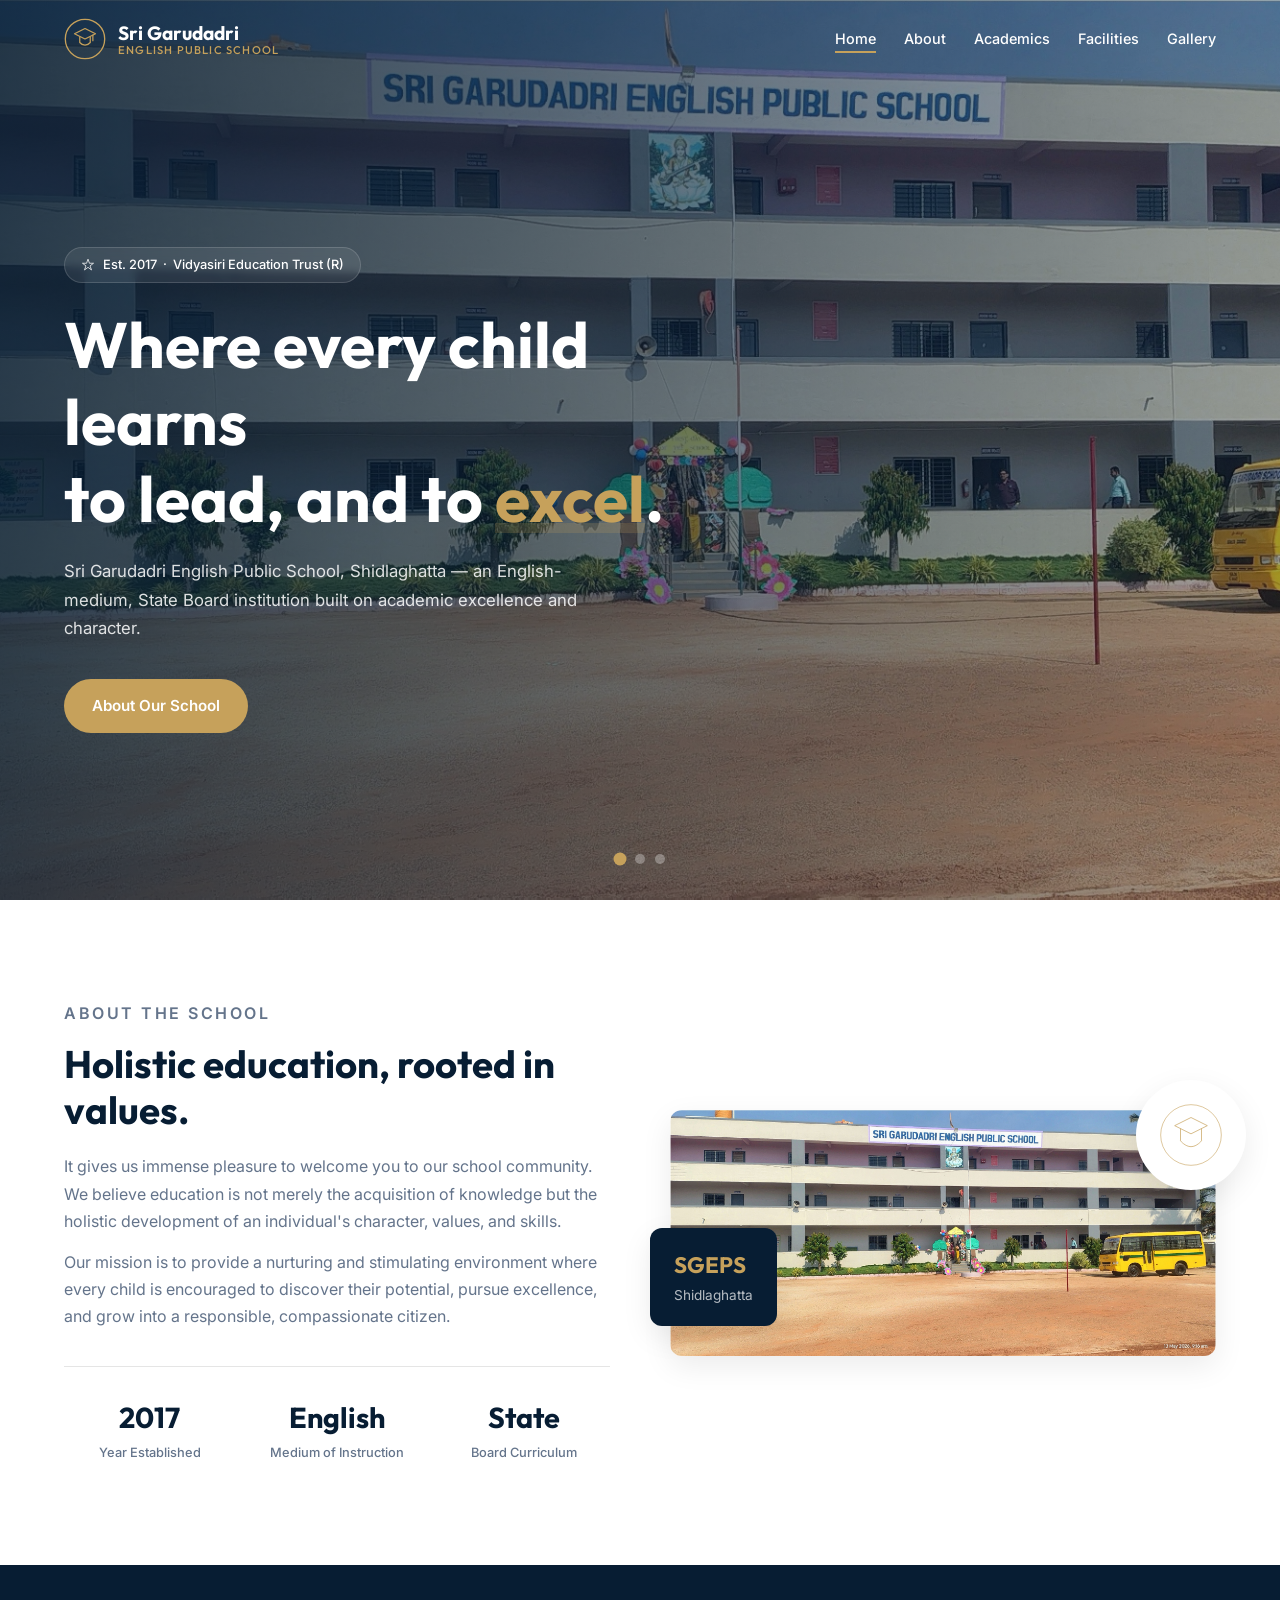
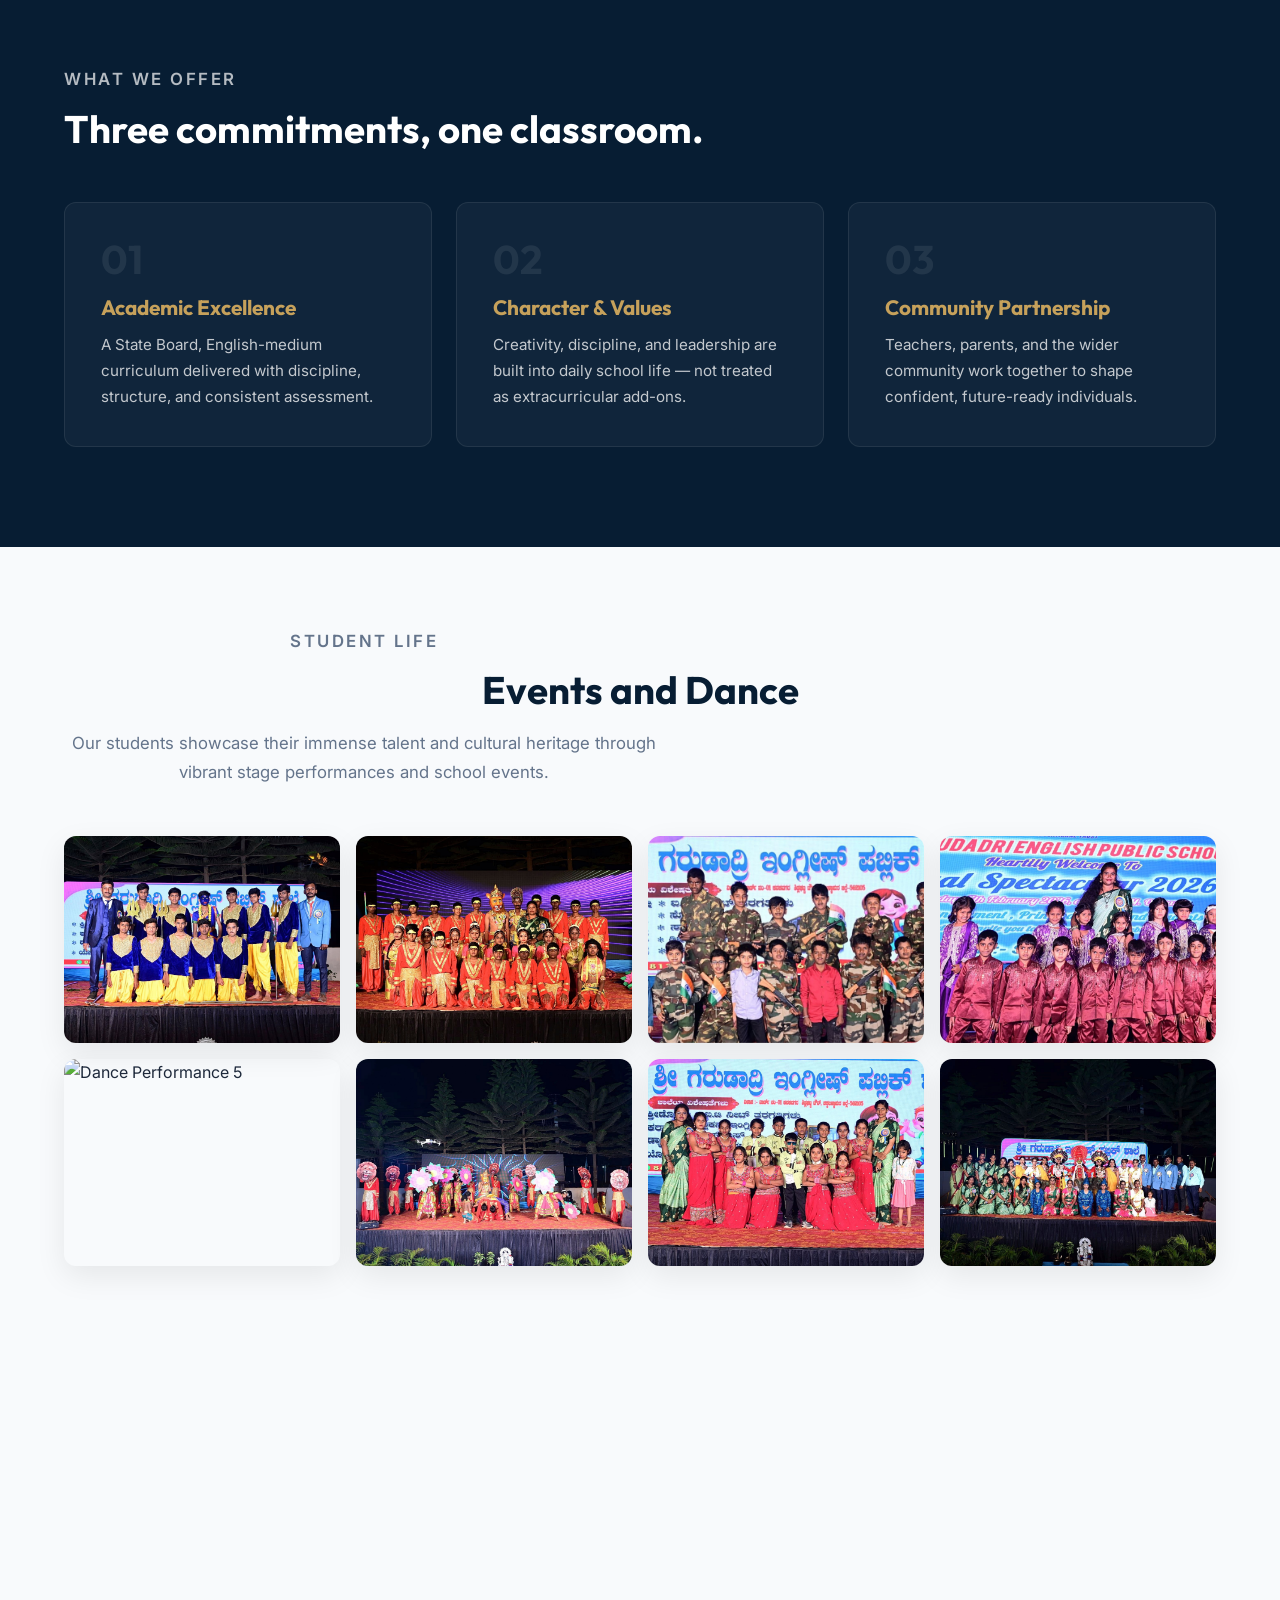
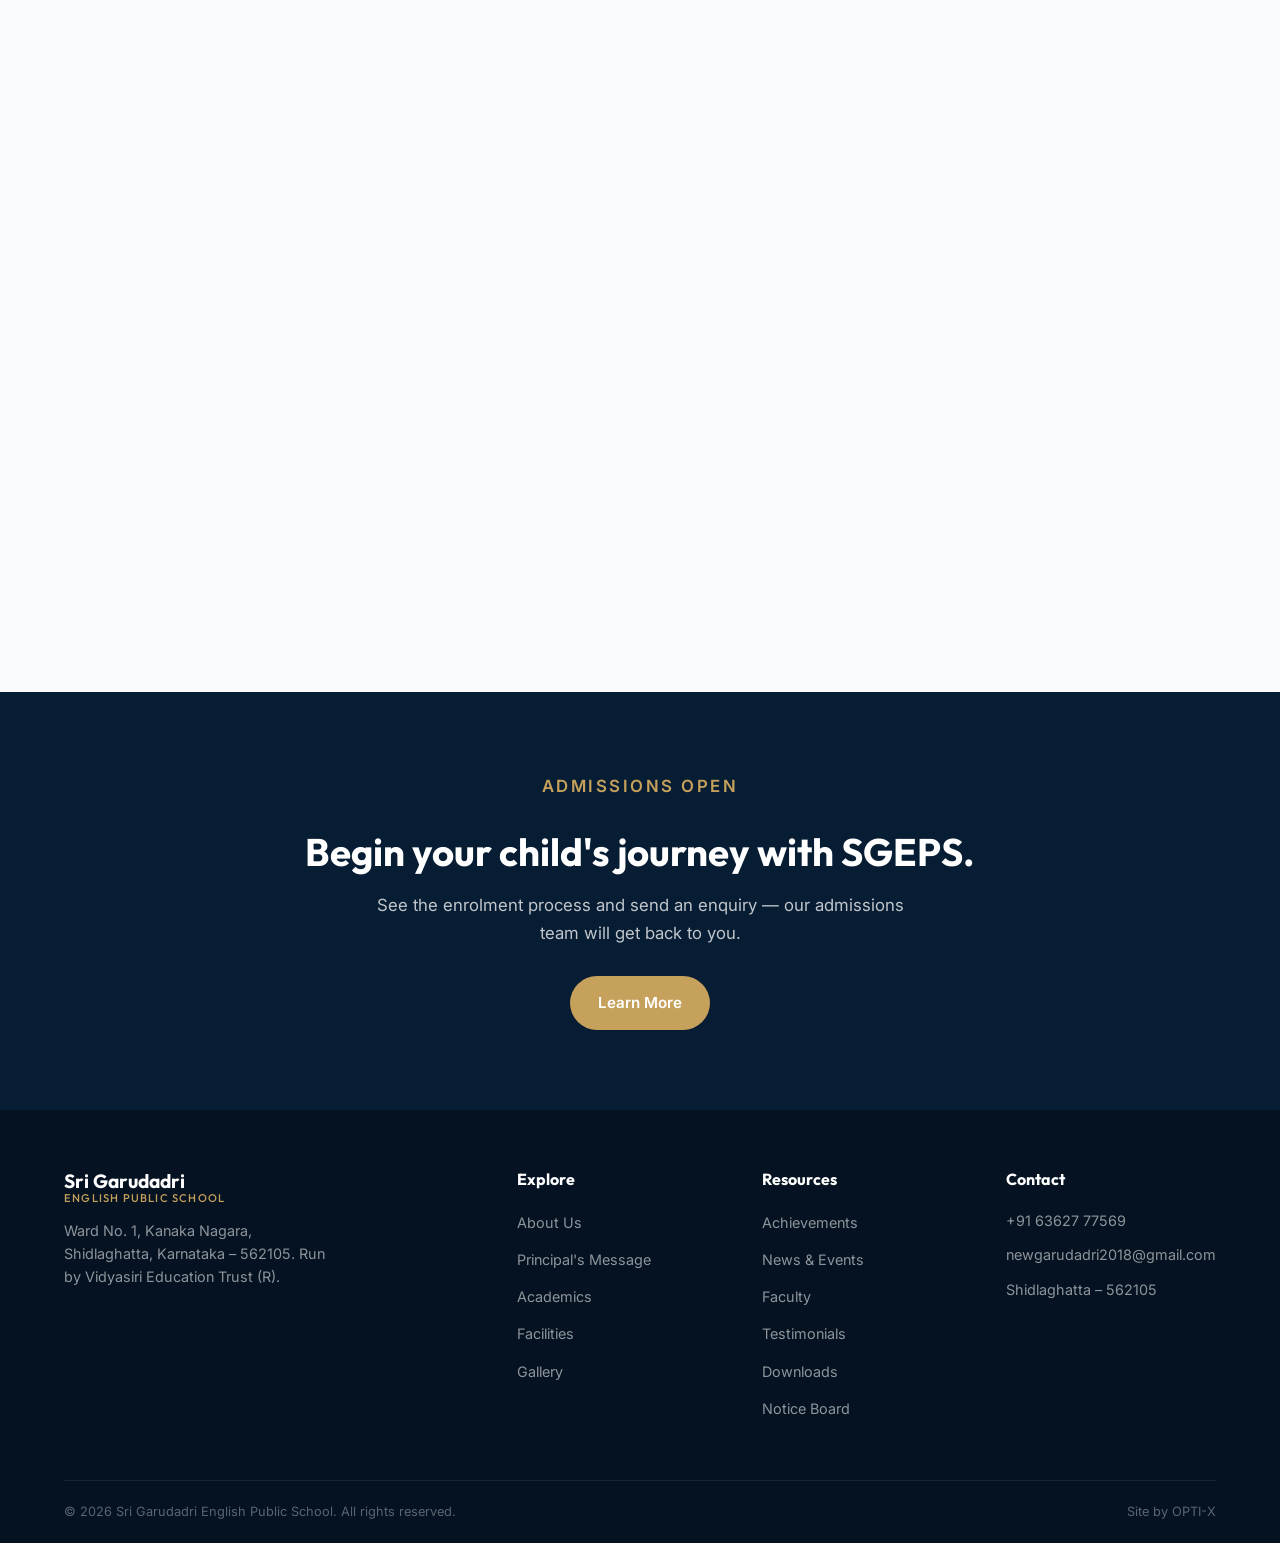
==== index.html @ 726db0ac "first commit" ====
<!DOCTYPE html>
<html lang="en">
<head>
<meta charset="UTF-8">
<meta name="viewport" content="width=device-width, initial-scale=1.0">
<meta name="description" content="Sri Garudadri English Public School, Shidlaghatta — an English-medium, State Board school under Vidyasiri Education Trust.">
<title>Sri Garudadri English Public School — Shidlaghatta</title>
<link rel="stylesheet" href="styles.css">
<script src="components/header.js"></script>
<script src="components/footer.js"></script>
</head>
<body>

<sgeps-header></sgeps-header>

<!-- ============ HERO SLIDER ============ -->
<header class="hero" id="hero">
  <div class="hero-slide active">
    <img src="SG - photos/School from front side.jpg" alt="Sri Garudadri English Public School building">
  </div>
  <div class="hero-slide">
    <img src="SG - photos/PlayGround.jpg" alt="School playground and sports ground">
  </div>
  <div class="hero-slide">
    <img src="SG - photos/Gate.jpg" alt="School gate entrance">
  </div>

  <div class="hero-content">
    <div class="hero-badge">
      <svg width="14" height="14" viewBox="0 0 24 24" fill="none"><path d="M12 2L14.5 9H21.5L15.5 13.5L18 20.5L12 16L6 20.5L8.5 13.5L2.5 9H9.5L12 2Z" stroke="currentColor" stroke-width="1.3"/></svg>
      Est. 2017 &nbsp;·&nbsp; Vidyasiri Education Trust (R)
    </div>
    <h1>Where every child learns<br>to lead, and to <em>excel</em>.</h1>
    <p>Sri Garudadri English Public School, Shidlaghatta — an English-medium, State Board institution built on academic excellence and character.</p>
    <div class="hero-actions">
      <a href="about.html" class="btn btn-primary">About Our School</a>
    </div>
  </div>
  <div class="hero-dots" id="heroDots"></div>
</header>

<!-- ============ ABOUT PREVIEW ============ -->
<section class="about-preview">
  <div class="container about-grid">
    <div class="about-copy reveal">
      <p class="eyebrow">About the school</p>
      <h2>Holistic education, rooted in values.</h2>
      <p>It gives us immense pleasure to welcome you to our school community. We believe education is not merely the acquisition of knowledge but the holistic development of an individual's character, values, and skills.</p>
      <p>Our mission is to provide a nurturing and stimulating environment where every child is encouraged to discover their potential, pursue excellence, and grow into a responsible, compassionate citizen.</p>
      <div class="about-stats">
        <div><strong>2017</strong><span>Year Established</span></div>
        <div><strong>English</strong><span>Medium of Instruction</span></div>
        <div><strong>State</strong><span>Board Curriculum</span></div>
      </div>
    </div>
    <div class="about-visual reveal">
      <img src="SG - photos/School from front side.jpg" alt="School from front side at Sri Garudadri">
      <div class="crest">
        <svg viewBox="0 0 120 120" fill="none">
          <circle cx="60" cy="60" r="52" stroke="currentColor" stroke-width="1"/>
          <path d="M60 30L88 44L60 58L32 44L60 30Z" stroke="currentColor" stroke-width="1.2"/>
          <path d="M42 49V70C42 70 50 80 60 80C70 80 78 70 78 70V49" stroke="currentColor" stroke-width="1.2"/>
        </svg>
      </div>
      <div class="ribbon"><span>SGEPS</span><span>Shidlaghatta</span></div>
    </div>
  </div>
</section>

<!-- ============ WHAT WE OFFER ============ -->
<section class="programs">
  <div class="container">
    <div class="section-head reveal">
      <p class="eyebrow">What we offer</p>
      <h2>Three commitments, one classroom.</h2>
    </div>
    <div class="program-grid reveal">
      <div class="program-card">
        <span class="num">01</span>
        <h3>Academic Excellence</h3>
        <p>A State Board, English-medium curriculum delivered with discipline, structure, and consistent assessment.</p>
      </div>
      <div class="program-card">
        <span class="num">02</span>
        <h3>Character & Values</h3>
        <p>Creativity, discipline, and leadership are built into daily school life — not treated as extracurricular add-ons.</p>
      </div>
      <div class="program-card">
        <span class="num">03</span>
        <h3>Community Partnership</h3>
        <p>Teachers, parents, and the wider community work together to shape confident, future-ready individuals.</p>
      </div>
    </div>
  </div>
</section>

<!-- ============ EVENTS & DANCE ============ -->
<section class="events-dance">
  <div class="container">
    <div class="section-head reveal">
      <p class="eyebrow">Student Life</p>
      <h2>Events and Dance</h2>
      <p>Our students showcase their immense talent and cultural heritage through vibrant stage performances and school events.</p>
    </div>
    <div class="events-grid reveal">
      <img src="SG - photos/Event Dance group 1.jpg" alt="Dance Performance 1" loading="lazy">
      <img src="SG - photos/Event Dance group 2.jpg" alt="Dance Performance 2" loading="lazy">
      <img src="SG - photos/Event Dance group 3.jpg" alt="Dance Performance 3" loading="lazy">
      <img src="SG - photos/Event Dance group 4.jpg" alt="Dance Performance 4" loading="lazy">
      <img src="SG - photos/%20Event Dance group 5.jpg" alt="Dance Performance 5" loading="lazy">
      <img src="SG - photos/Event Dance group 6.jpg" alt="Dance Performance 6" loading="lazy">
      <img src="SG - photos/Event Dance group 7.jpg" alt="Dance Performance 7" loading="lazy">
      <img src="SG - photos/Event Dance group 8.jpg" alt="Dance Performance 8" loading="lazy">
    </div>
  </div>
</section>

<!-- ============ IN THE NEWS ============ -->
<section class="press">
  <div class="container">
    <div class="section-head reveal">
      <p class="eyebrow">In the news</p>
      <h2>Coverage from local press.</h2>
      <p>Highlights of our school's events and achievements featured in local newspapers.</p>
    </div>
    <div class="press-grid reveal">
      <div class="press-card">
        <img src="SG - photos/News Paper -1.jpeg" alt="Newspaper coverage 1">
      </div>
      <div class="press-card">
        <img src="SG - photos/News Paper -2.jpeg" alt="Newspaper coverage 2">
      </div>
      <div class="press-card">
        <img src="SG - photos/News Paper -3.jpeg" alt="Newspaper coverage 3">
      </div>
      <div class="press-card">
        <img src="SG - photos/News Paper -4.jpeg" alt="Newspaper coverage 4">
      </div>
      <div class="press-card">
        <img src="SG - photos/News Paper -5.jpeg" alt="Newspaper coverage 5">
      </div>
      <div class="press-card">
        <img src="SG - photos/News Paper -6.jpeg" alt="Newspaper coverage 6">
      </div>
    </div>
  </div>
</section>

<!-- ============ CTA ============ -->
<section class="cta-band" id="admissions">
  <div class="container">
    <p class="eyebrow" style="justify-content:center;color:var(--gold);">Admissions open</p>
    <h2>Begin your child's journey with SGEPS.</h2>
    <p>See the enrolment process and send an enquiry — our admissions team will get back to you.</p>
    <a href="about.html" class="btn btn-primary">Learn More</a>
  </div>
</section>

<sgeps-footer></sgeps-footer>

<script src="script.js"></script>
</body>
</html>
---- styles.css ----
@import url('https://fonts.googleapis.com/css2?family=Outfit:wght@300;400;500;600;700&family=Inter:wght@400;500;600&display=swap');

:root {
  /* Color Palette */
  --primary: #071D33;
  --secondary: #0B2E4F;
  --gold: #C6A15B;
  --gold-hover: #D4B270;
  --bg-light: #F8FAFC;
  --text-dark: #1E293B;
  --text-light: #64748B;
  --white: #FFFFFF;
  --border: rgba(0, 0, 0, 0.1);

  /* Typography */
  --font-heading: 'Outfit', sans-serif;
  --font-body: 'Inter', sans-serif;

  /* Layout */
  --container: 1200px;
  --radius: 12px;
  --shadow: 0 10px 30px rgba(0, 0, 0, 0.08);
  --shadow-hover: 0 20px 40px rgba(0, 0, 0, 0.12);
  --transition: all 0.3s cubic-bezier(0.25, 0.8, 0.25, 1);
}

/* ============ BASE RESET ============ */
*,
*::before,
*::after {
  margin: 0;
  padding: 0;
  box-sizing: border-box;
}

html {
  scroll-behavior: smooth;
  -webkit-text-size-adjust: 100%;
}

body {
  font-family: var(--font-body);
  color: var(--text-dark);
  line-height: 1.7;
  background: var(--bg-light);
  overflow-x: hidden;
  -webkit-font-smoothing: antialiased;
  -moz-osx-font-smoothing: grayscale;
}

h1, h2, h3, h4, h5, h6 {
  font-family: var(--font-heading);
  font-weight: 700;
  line-height: 1.2;
  color: var(--primary);
}

a {
  text-decoration: none;
  color: inherit;
  transition: var(--transition);
}

ul { list-style: none; }

img {
  max-width: 100%;
  height: auto;
  display: block;
}

section {
  padding: 80px 0;
}

.container {
  width: 100%;
  max-width: var(--container);
  margin: 0 auto;
  padding: 0 24px;
}

/* ============ UTILITY CLASSES ============ */
.eyebrow {
  text-transform: uppercase;
  font-size: 0.8rem;
  letter-spacing: 2.5px;
  color: var(--gold);
  font-weight: 600;
  margin-bottom: 12px;
  display: flex;
  align-items: center;
  gap: 8px;
}

.section-head {
  margin-bottom: 50px;
}

.section-head h2 {
  font-size: clamp(2rem, 3vw, 2.5rem);
  color: var(--primary);
  margin-bottom: 16px;
}

.section-head p {
  color: var(--text-light);
  font-size: 1.05rem;
  max-width: 600px;
}

.btn {
  display: inline-flex;
  align-items: center;
  justify-content: center;
  gap: 8px;
  padding: 14px 28px;
  border-radius: 50px;
  font-weight: 600;
  font-size: 0.95rem;
  font-family: var(--font-body);
  border: none;
  transition: var(--transition);
  cursor: pointer;
}

.btn svg {
  width: 18px;
  height: 18px;
  transition: transform 0.3s ease;
}

.btn-primary {
  background: var(--gold);
  color: var(--white);
}

.btn-primary:hover {
  background: var(--gold-hover);
  transform: translateY(-2px);
  box-shadow: 0 10px 25px rgba(198, 161, 91, 0.35);
}

.btn-primary:hover svg {
  transform: translateX(4px);
}

/* ============ NAVIGATION (GLASSMORPHISM) ============ */
.nav {
  position: fixed;
  top: 0;
  left: 0;
  width: 100%;
  z-index: 1000;
  padding: 18px 0;
  transition: var(--transition);
  border-bottom: 1px solid transparent;
}

.nav.scrolled {
  padding: 10px 0;
  background: rgba(255, 255, 255, 0.92);
  backdrop-filter: blur(16px);
  -webkit-backdrop-filter: blur(16px);
  border-bottom: 1px solid rgba(0, 0, 0, 0.06);
  box-shadow: 0 4px 30px rgba(0, 0, 0, 0.04);
}

.nav-inner {
  display: flex;
  justify-content: space-between;
  align-items: center;
  max-width: var(--container);
  margin: 0 auto;
  padding: 0 24px;
}

.brand {
  display: flex;
  align-items: center;
  gap: 12px;
}

.brand svg {
  width: 42px;
  height: 42px;
  flex-shrink: 0;
  transition: transform 0.4s ease;
}

.brand:hover svg {
  transform: rotate(15deg);
}

.brand-text {
  font-family: var(--font-heading);
  font-weight: 700;
  font-size: 1.2rem;
  color: var(--primary);
  line-height: 1.15;
  display: flex;
  flex-direction: column;
}

.brand-text span {
  font-size: 0.7rem;
  font-weight: 500;
  color: var(--gold);
  text-transform: uppercase;
  letter-spacing: 1.2px;
}

/* Nav link default: dark text (for inner pages that start scrolled) */
.nav-links {
  display: flex;
  gap: 28px;
  align-items: center;
}

.nav-links li { list-style: none; }

.nav-links a {
  font-size: 0.9rem;
  font-weight: 500;
  color: var(--primary);
  position: relative;
  padding: 4px 0;
}

.nav-links a::after {
  content: '';
  position: absolute;
  bottom: -2px;
  left: 0;
  width: 0;
  height: 2px;
  background: var(--gold);
  transition: width 0.3s ease;
}

.nav-links a:hover::after,
.nav-links a.active::after {
  width: 100%;
}

/* When nav is transparent (homepage hero only) */
.nav:not(.scrolled) .nav-links a { color: var(--white); }
.nav:not(.scrolled) .brand-text { color: var(--white); }

.nav.scrolled .brand-text,
.nav.scrolled .nav-links a {
  color: var(--primary);
}

/* Hamburger toggle */
.nav-toggle {
  display: none;
  background: none;
  border: none;
  cursor: pointer;
  width: 28px;
  height: 22px;
  position: relative;
  z-index: 1001;
}

.nav-toggle span {
  position: absolute;
  left: 0;
  width: 100%;
  height: 2px;
  background: var(--primary);
  border-radius: 2px;
  transition: var(--transition);
}

.nav:not(.scrolled) .nav-toggle span { background: var(--white); }
.nav.scrolled .nav-toggle span { background: var(--primary); }

.nav-toggle span:nth-child(1) { top: 0; }
.nav-toggle span:nth-child(2) { top: 10px; }
.nav-toggle span:nth-child(3) { bottom: 0; }

.nav-toggle.active span:nth-child(1) {
  transform: rotate(45deg);
  top: 10px;
  background: var(--white);
}
.nav-toggle.active span:nth-child(2) { opacity: 0; }
.nav-toggle.active span:nth-child(3) {
  transform: rotate(-45deg);
  bottom: 10px;
  background: var(--white);
}

/* ============ HERO SECTION (INDEX ONLY) ============ */
.hero {
  position: relative;
  height: 100vh;
  min-height: 600px;
  max-height: 900px;
  display: flex;
  align-items: center;
  padding-top: 80px;
  overflow: hidden;
  background: var(--primary);
}

.hero-slide {
  position: absolute;
  top: 0; left: 0;
  width: 100%; height: 100%;
  opacity: 0;
  transition: opacity 1.5s ease;
  z-index: 1;
}

.hero-slide.active { opacity: 1; }

.hero-slide img {
  width: 100%;
  height: 100%;
  object-fit: cover;
  transform: scale(1.05);
  transition: transform 8s ease-out;
}

.hero-slide.active img { transform: scale(1); }

.hero::after {
  content: '';
  position: absolute;
  top: 0; left: 0;
  width: 100%; height: 100%;
  background: linear-gradient(100deg, rgba(7,29,51,0.88) 0%, rgba(7,29,51,0.35) 100%);
  z-index: 2;
}

.hero-content {
  position: relative;
  z-index: 3;
  width: 100%;
  max-width: var(--container);
  margin: 0 auto;
  padding: 0 24px;
  color: var(--white);
}

.hero-badge {
  display: inline-flex;
  align-items: center;
  gap: 8px;
  background: rgba(255,255,255,0.08);
  border: 1px solid rgba(255,255,255,0.15);
  padding: 6px 16px;
  border-radius: 50px;
  font-size: 0.8rem;
  font-weight: 500;
  margin-bottom: 24px;
  backdrop-filter: blur(4px);
  transform: translateY(20px);
  opacity: 0;
  animation: fadeUp 0.8s ease forwards 0.3s;
}

.hero h1 {
  font-size: clamp(2.2rem, 5vw, 4rem);
  color: var(--white);
  margin-bottom: 20px;
  max-width: 700px;
  transform: translateY(20px);
  opacity: 0;
  animation: fadeUp 0.8s ease forwards 0.5s;
}

.hero h1 em {
  font-style: normal;
  color: var(--gold);
  position: relative;
  display: inline-block;
}

.hero h1 em::after {
  content: '';
  position: absolute;
  bottom: 4px; left: 0;
  width: 100%;
  height: 10px;
  background: rgba(198,161,91,0.2);
  z-index: -1;
}

.hero p {
  font-size: 1.05rem;
  color: rgba(255,255,255,0.85);
  max-width: 560px;
  margin-bottom: 36px;
  transform: translateY(20px);
  opacity: 0;
  animation: fadeUp 0.8s ease forwards 0.7s;
}

.hero-actions {
  transform: translateY(20px);
  opacity: 0;
  animation: fadeUp 0.8s ease forwards 0.9s;
}

.hero-dots {
  position: absolute;
  bottom: 36px;
  left: 50%;
  transform: translateX(-50%);
  z-index: 3;
  display: flex;
  gap: 10px;
}

.dot {
  width: 10px; height: 10px;
  border-radius: 50%;
  background: rgba(255,255,255,0.3);
  cursor: pointer;
  transition: var(--transition);
}

.dot.active {
  background: var(--gold);
  transform: scale(1.3);
}

@keyframes fadeUp {
  to { transform: translateY(0); opacity: 1; }
}

/* ============ PAGE HEADERS (INNER PAGES) ============ */
.page-hero {
  background: var(--primary);
  color: var(--white);
  padding: 140px 0 70px;
  text-align: center;
  position: relative;
  overflow: hidden;
}

.page-hero::before {
  content: '';
  position: absolute;
  top: 0; left: 0;
  width: 100%; height: 100%;
  background: radial-gradient(circle at 20% 50%, rgba(198,161,91,0.08) 0%, transparent 60%);
}

.page-hero .container {
  position: relative;
  z-index: 2;
}

.page-hero h1 {
  font-size: clamp(2rem, 4vw, 3rem);
  color: var(--white);
  margin-bottom: 16px;
}

.page-hero p {
  font-size: 1.05rem;
  color: rgba(255,255,255,0.75);
  max-width: 580px;
  margin: 0 auto;
}

/* ============ HERO IMAGE BANNER (INNER PAGES) ============ */
.about-hero-image {
  padding: 40px 0 0;
  background: var(--bg-light);
}

.about-hero-image img {
  width: 100%;
  max-height: 480px;
  object-fit: cover;
  border-radius: var(--radius);
  box-shadow: var(--shadow);
}

/* ============ ABOUT PREVIEW (INDEX) ============ */
.about-preview {
  padding: 100px 0;
  background: var(--white);
}

.about-grid {
  display: grid;
  grid-template-columns: 1fr 1fr;
  gap: 60px;
  align-items: center;
}

.about-copy h2 {
  font-size: clamp(2rem, 3vw, 2.5rem);
  color: var(--primary);
  margin-bottom: 20px;
}

.about-copy p {
  color: var(--text-light);
  margin-bottom: 14px;
  font-size: 1rem;
}

.about-stats {
  display: grid;
  grid-template-columns: repeat(3, 1fr);
  gap: 16px;
  margin-top: 36px;
  padding-top: 36px;
  border-top: 1px solid var(--border);
}

.about-stats div {
  text-align: center;
}

.about-stats strong {
  display: block;
  font-size: 1.8rem;
  color: var(--primary);
  font-family: var(--font-heading);
  line-height: 1;
  margin-bottom: 6px;
}

.about-stats span {
  font-size: 0.8rem;
  color: var(--text-light);
  font-weight: 500;
}

.about-visual {
  position: relative;
}

.about-visual img {
  border-radius: var(--radius);
  box-shadow: var(--shadow);
  width: 100%;
}

.crest {
  position: absolute;
  top: -30px; right: -30px;
  width: 110px; height: 110px;
  background: var(--white);
  border-radius: 50%;
  display: flex;
  align-items: center;
  justify-content: center;
  box-shadow: var(--shadow);
  color: var(--gold);
}

.crest svg { width: 70px; height: 70px; }

.ribbon {
  position: absolute;
  bottom: 30px; left: -20px;
  background: var(--primary);
  color: var(--white);
  padding: 18px 24px;
  border-radius: var(--radius);
  box-shadow: var(--shadow);
}

.ribbon span { display: block; }

.ribbon span:first-child {
  font-family: var(--font-heading);
  font-weight: 700;
  font-size: 1.4rem;
  color: var(--gold);
}

.ribbon span:last-child {
  font-size: 0.85rem;
  color: rgba(255,255,255,0.7);
}

/* ============ PROGRAMS / WHAT WE OFFER ============ */
.programs {
  padding: 100px 0;
  background: var(--primary);
  color: var(--white);
}

.programs .section-head h2 { color: var(--white); }
.programs .section-head p { color: rgba(255,255,255,0.7); }
.programs .eyebrow { color: var(--gold); }

.program-grid {
  display: grid;
  grid-template-columns: repeat(auto-fit, minmax(280px, 1fr));
  gap: 24px;
  margin-top: 40px;
}

.program-card {
  background: rgba(255,255,255,0.04);
  border: 1px solid rgba(255,255,255,0.08);
  padding: 36px;
  border-radius: var(--radius);
  transition: var(--transition);
}

.program-card:hover {
  background: rgba(255,255,255,0.1);
  transform: translateY(-4px);
  box-shadow: 0 10px 30px rgba(0,0,0,0.15);
}

.program-card .num {
  font-family: var(--font-heading);
  font-size: 2.5rem;
  font-weight: 700;
  color: rgba(255,255,255,0.08);
  line-height: 1;
  display: block;
  margin-bottom: 16px;
}

.program-card h3 {
  font-size: 1.3rem;
  margin-bottom: 12px;
  color: var(--gold);
}

.program-card p {
  color: rgba(255,255,255,0.75);
  font-size: 0.95rem;
}

/* ============ EVENTS & DANCE SECTION ============ */
.events-dance {
  background: var(--bg-light);
  padding: 80px 0;
}

.events-dance .section-head {
  text-align: center;
}

.events-dance .section-head .eyebrow {
  justify-content: center;
}

.events-grid {
  display: grid;
  grid-template-columns: repeat(auto-fit, minmax(250px, 1fr));
  gap: 16px;
}

.events-grid img {
  width: 100%;
  aspect-ratio: 4/3;
  object-fit: cover;
  border-radius: var(--radius);
  box-shadow: var(--shadow);
  transition: var(--transition);
}

.events-grid img:hover {
  transform: translateY(-4px);
  box-shadow: var(--shadow-hover);
}

/* ============ FACILITIES ============ */
.fac-grid {
  display: grid;
  grid-template-columns: repeat(auto-fit, minmax(280px, 1fr));
  gap: 20px;
}

.fac-card {
  background: var(--bg-light);
  border-radius: var(--radius);
  padding: 28px;
  transition: var(--transition);
  border: 1px solid transparent;
}

.fac-card:hover {
  background: var(--primary);
  color: var(--white);
  transform: translateY(-4px);
  box-shadow: var(--shadow-hover);
  border-color: transparent;
}

.fac-card svg {
  width: 36px; height: 36px;
  color: var(--gold);
  margin-bottom: 16px;
}

.fac-card h4 {
  font-size: 1.15rem;
  margin-bottom: 8px;
}

.fac-card p {
  color: var(--text-light);
  font-size: 0.9rem;
  line-height: 1.5;
}

.fac-card:hover p { color: rgba(255,255,255,0.75); }

.fac-card img {
  width: calc(100% + 56px);
  aspect-ratio: 16/9;
  object-fit: cover;
  margin: -28px -28px 16px -28px;
  display: block;
  border-radius: var(--radius) var(--radius) 0 0;
}

/* ============ PRESS / NEWS SECTION ============ */
.press {
  padding: 80px 0;
  background: var(--bg-light);
}

.press-grid {
  display: grid;
  grid-template-columns: repeat(auto-fit, minmax(280px, 1fr));
  gap: 16px;
}

.press-card {
  border-radius: var(--radius);
  overflow: hidden;
  box-shadow: var(--shadow);
  transition: var(--transition);
  cursor: zoom-in;
  background: var(--white);
}

.press-card:hover {
  transform: translateY(-4px);
  box-shadow: var(--shadow-hover);
}

.press-card img {
  width: 100%;
  aspect-ratio: 4/3;
  object-fit: contain;
  background: var(--white);
  padding: 8px;
}

/* ============ GALLERY ============ */
.gallery-filters {
  display: flex;
  flex-wrap: wrap;
  gap: 10px;
  margin: 0 0 40px;
  justify-content: center;
}

.filter-btn {
  background: transparent;
  border: 1px solid var(--border);
  color: var(--text-dark);
  padding: 8px 20px;
  border-radius: 50px;
  font-family: var(--font-body);
  font-size: 0.85rem;
  font-weight: 500;
  cursor: pointer;
  transition: var(--transition);
}

.filter-btn:hover {
  border-color: var(--gold);
  color: var(--gold);
}

.filter-btn.active {
  background: var(--gold) !important;
  border-color: var(--gold) !important;
  color: var(--white) !important;
}

.gallery-grid {
  display: grid;
  grid-template-columns: repeat(auto-fill, minmax(280px, 1fr));
  gap: 16px;
}

.gallery-tile {
  position: relative;
  border-radius: var(--radius);
  overflow: hidden;
  box-shadow: var(--shadow);
  cursor: zoom-in;
  transition: var(--transition);
  aspect-ratio: 1;
}

.gallery-tile.tall { aspect-ratio: 3/4; }
.gallery-tile.wide { aspect-ratio: 16/9; grid-column: span 2; }

.gallery-tile img {
  width: 100%;
  height: 100%;
  object-fit: cover;
  transition: transform 0.5s ease;
}

.gallery-tile:hover img { transform: scale(1.06); }

.gallery-tile span {
  position: absolute;
  bottom: 0; left: 0; right: 0;
  padding: 40px 16px 14px;
  background: linear-gradient(to top, rgba(7,29,51,0.85), transparent);
  color: var(--white);
  font-size: 0.85rem;
  font-weight: 500;
  transform: translateY(100%);
  transition: transform 0.3s ease;
}

.gallery-tile:hover span {
  transform: translateY(0);
}

/* ============ LIGHTBOX ============ */
.lightbox {
  position: fixed;
  top: 0; left: 0;
  width: 100%; height: 100%;
  background: rgba(7,29,51,0.95);
  backdrop-filter: blur(8px);
  z-index: 2000;
  display: flex;
  align-items: center;
  justify-content: center;
  opacity: 0;
  pointer-events: none;
  transition: opacity 0.3s ease;
}

.lightbox.active {
  opacity: 1;
  pointer-events: all;
}

.lightbox-content {
  position: relative;
  display: flex;
  align-items: center;
  justify-content: center;
}

.lightbox-content img {
  max-width: 90vw;
  max-height: 88vh;
  object-fit: contain;
  border-radius: 8px;
  box-shadow: 0 20px 60px rgba(0,0,0,0.5);
  transform: scale(0.95);
  transition: transform 0.3s ease;
}

.lightbox.active .lightbox-content img {
  transform: scale(1);
}

.lightbox-close {
  position: absolute;
  top: 20px; right: 20px;
  background: rgba(255,255,255,0.12);
  border: none;
  color: var(--white);
  width: 44px; height: 44px;
  border-radius: 50%;
  cursor: pointer;
  font-size: 1.5rem;
  display: flex;
  align-items: center;
  justify-content: center;
  transition: background 0.2s;
  z-index: 2001;
}

.lightbox-close:hover {
  background: rgba(255,255,255,0.25);
}

/* ============ CTA BAND ============ */
.cta-band {
  background: var(--primary);
  color: var(--white);
  padding: 80px 0;
  text-align: center;
}

.cta-band h2 {
  font-size: clamp(2rem, 3vw, 2.5rem);
  color: var(--white);
  margin-bottom: 16px;
}

.cta-band p {
  color: rgba(255,255,255,0.75);
  font-size: 1.05rem;
  max-width: 560px;
  margin: 0 auto 28px;
}

/* ============ ABOUT PAGE — MISSION GRID ============ */
.mission-grid {
  display: grid;
  grid-template-columns: 1fr 1fr;
  gap: 60px;
  align-items: start;
  padding: 60px 0;
}

.mission-copy h2 {
  font-size: clamp(1.8rem, 3vw, 2.4rem);
  color: var(--primary);
}

.mission-copy p {
  color: var(--text-light);
  font-size: 1rem;
  margin-bottom: 16px;
}

.link-out {
  display: inline-flex;
  align-items: center;
  gap: 8px;
  color: var(--gold);
  font-weight: 600;
  font-size: 0.9rem;
  margin-top: 12px;
  transition: var(--transition);
}

.link-out svg {
  width: 18px; height: 18px;
  transition: transform 0.3s ease;
}

.link-out:hover {
  color: var(--gold-hover);
}

.link-out:hover svg {
  transform: translateX(4px);
}

/* About page — Pillar list */
.pillar-list {
  display: flex;
  flex-direction: column;
  gap: 20px;
}

.pillar {
  display: flex;
  gap: 16px;
  align-items: flex-start;
  padding: 20px;
  border-radius: var(--radius);
  background: var(--bg-light);
  transition: var(--transition);
}

.pillar:hover {
  box-shadow: var(--shadow);
  transform: translateY(-2px);
}

.pillar svg {
  width: 32px; height: 32px;
  flex-shrink: 0;
  color: var(--gold);
  margin-top: 2px;
}

.pillar h4 {
  font-size: 1.05rem;
  margin-bottom: 4px;
}

.pillar p {
  color: var(--text-light);
  font-size: 0.9rem;
  line-height: 1.5;
}

/* ============ ACADEMICS — STAGE CARDS ============ */
.stage-row {
  display: grid;
  grid-template-columns: repeat(auto-fit, minmax(220px, 1fr));
  gap: 20px;
  margin-top: 30px;
}

.stage-card {
  background: var(--bg-light);
  padding: 24px;
  border-radius: var(--radius);
  border-left: 4px solid var(--gold);
  transition: var(--transition);
}

.stage-card:hover {
  box-shadow: var(--shadow);
  transform: translateY(-2px);
}

.checklist-label {
  text-transform: uppercase;
  font-size: 0.7rem;
  letter-spacing: 1.5px;
  color: var(--gold);
  font-weight: 600;
  display: block;
  margin-bottom: 8px;
}

.stage-card h4 {
  font-size: 1.1rem;
  margin-bottom: 6px;
}

.stage-card p {
  color: var(--text-light);
  font-size: 0.9rem;
}

/* ============ PRINCIPAL MESSAGE — LETTER ============ */
.letter {
  max-width: 680px;
}

.letter p {
  color: var(--text-light);
  font-size: 1rem;
  margin-bottom: 18px;
  line-height: 1.8;
}

.sign-off {
  margin-top: 24px;
  padding-top: 20px;
  border-top: 1px solid var(--border);
}

.sign-off strong {
  display: block;
  font-size: 1.15rem;
  color: var(--primary);
  font-family: var(--font-heading);
}

.sign-off span {
  display: block;
  color: var(--gold);
  font-size: 0.85rem;
  font-weight: 500;
  margin-top: 4px;
}

/* ============ ABOUT — LEADER SECTION ============ */
.leader-band {
  padding: 80px 0;
  background: var(--white);
}

.leader-grid {
  display: grid;
  grid-template-columns: 1fr 1.5fr;
  gap: 50px;
  align-items: center;
}

.leader-photo img {
  border-radius: var(--radius);
  box-shadow: var(--shadow);
  width: 100%;
  max-width: 360px;
}

.leader-copy h2 {
  font-size: clamp(1.8rem, 3vw, 2.4rem);
  color: var(--primary);
  margin-bottom: 4px;
}

.leader-copy .role {
  color: var(--gold);
  font-weight: 600;
  font-size: 0.9rem;
  display: block;
  margin-bottom: 20px;
}

.leader-copy blockquote {
  font-size: 1.1rem;
  font-style: italic;
  color: var(--text-light);
  border-left: 3px solid var(--gold);
  padding-left: 20px;
  margin-bottom: 20px;
  line-height: 1.7;
}

/* ============ ABOUT — TRUST STRIP ============ */
.trust-strip {
  background: var(--primary);
  color: var(--white);
  padding: 40px 0;
}

.trust-inner {
  display: flex;
  align-items: center;
  gap: 20px;
  flex-wrap: wrap;
}

.trust-inner .eyebrow {
  margin-bottom: 0;
}

.trust-name {
  font-family: var(--font-heading);
  font-weight: 700;
  font-size: 1.2rem;
  color: var(--gold);
}

/* ============ FOOTER ============ */
footer {
  background: #041221;
  color: var(--white);
  padding: 60px 0 20px;
}

.foot-grid {
  display: grid;
  grid-template-columns: 2fr 1fr 1fr 1fr;
  gap: 36px;
  margin-bottom: 48px;
}

.foot-brand .brand-text {
  color: var(--white);
}

.foot-brand p {
  color: rgba(255,255,255,0.55);
  margin-top: 14px;
  font-size: 0.9rem;
  max-width: 280px;
  line-height: 1.6;
}

footer h5 {
  font-size: 1rem;
  color: var(--white);
  margin-bottom: 20px;
}

footer ul li {
  margin-bottom: 10px;
}

footer ul a {
  color: rgba(255,255,255,0.55);
  font-size: 0.9rem;
  transition: color 0.2s;
}

footer ul a:hover { color: var(--gold); }

footer ul li:not(:has(a)) {
  color: rgba(255,255,255,0.55);
  font-size: 0.9rem;
}

.foot-bottom {
  border-top: 1px solid rgba(255,255,255,0.08);
  padding-top: 20px;
  display: flex;
  justify-content: space-between;
  color: rgba(255,255,255,0.35);
  font-size: 0.8rem;
}

/* ============ SCROLL REVEAL ============ */
.reveal {
  opacity: 0;
  transform: translateY(24px);
  transition: all 0.7s cubic-bezier(0.25, 0.8, 0.25, 1);
}

.reveal.active {
  opacity: 1;
  transform: translateY(0);
}

/* ============ RESPONSIVE ============ */
@media (max-width: 992px) {
  .about-grid,
  .leader-grid,
  .mission-grid {
    grid-template-columns: 1fr;
    gap: 40px;
  }

  .crest, .ribbon { display: none; }
  .foot-grid { grid-template-columns: 1fr 1fr; }
  .leader-photo img { max-width: 100%; }
}

@media (max-width: 768px) {
  section { padding: 60px 0; }

  .nav-links {
    position: fixed;
    top: 0; right: -100%;
    width: 80%;
    max-width: 320px;
    height: 100vh;
    background: var(--primary);
    flex-direction: column;
    justify-content: center;
    gap: 24px;
    transition: right 0.35s ease;
    box-shadow: -10px 0 40px rgba(0,0,0,0.15);
    padding: 0 40px;
  }

  .nav-links.active { right: 0; }
  .nav-links a { font-size: 1.15rem; color: var(--white) !important; }

  .nav-toggle { display: block; }

  .hero { min-height: 500px; max-height: 700px; }
  .hero h1 { font-size: 2rem; }
  .hero p { font-size: 0.95rem; }

  .page-hero { padding: 120px 0 60px; }
  .page-hero h1 { font-size: 1.8rem; }

  .about-stats { grid-template-columns: 1fr; gap: 12px; text-align: left; }
  .about-stats div { text-align: left; }
  .about-stats strong { font-size: 1.5rem; }

  .gallery-tile.wide { grid-column: span 1; aspect-ratio: 4/3; }

  .press-grid { grid-template-columns: 1fr 1fr; }

  .foot-grid { grid-template-columns: 1fr; gap: 24px; }
  .foot-bottom { flex-direction: column; gap: 8px; text-align: center; }

  .trust-inner { flex-direction: column; text-align: center; }
  .trust-inner .eyebrow { justify-content: center; }
}

@media (max-width: 480px) {
  .container { padding: 0 16px; }
  .press-grid { grid-template-columns: 1fr; }
  .gallery-grid { grid-template-columns: 1fr 1fr; }
  .fac-grid { grid-template-columns: 1fr; }
  .stage-row { grid-template-columns: 1fr; }
}
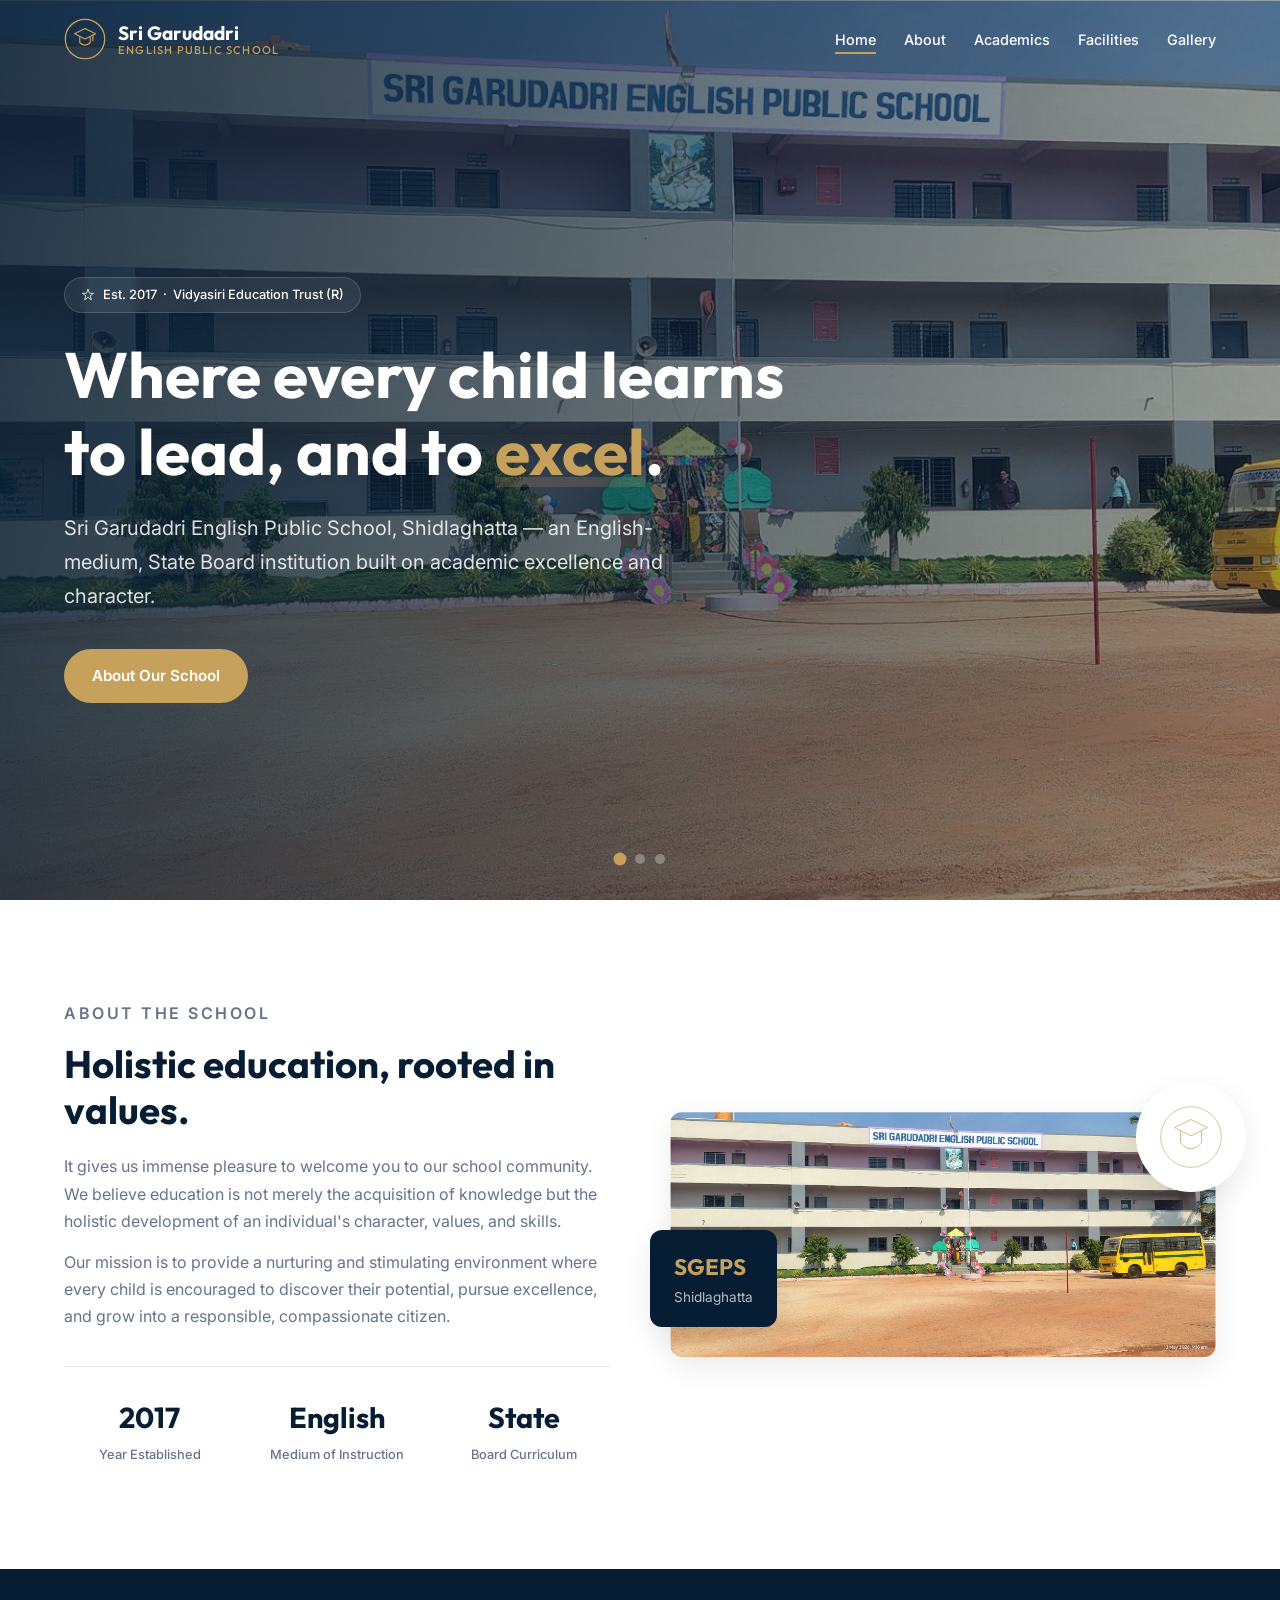
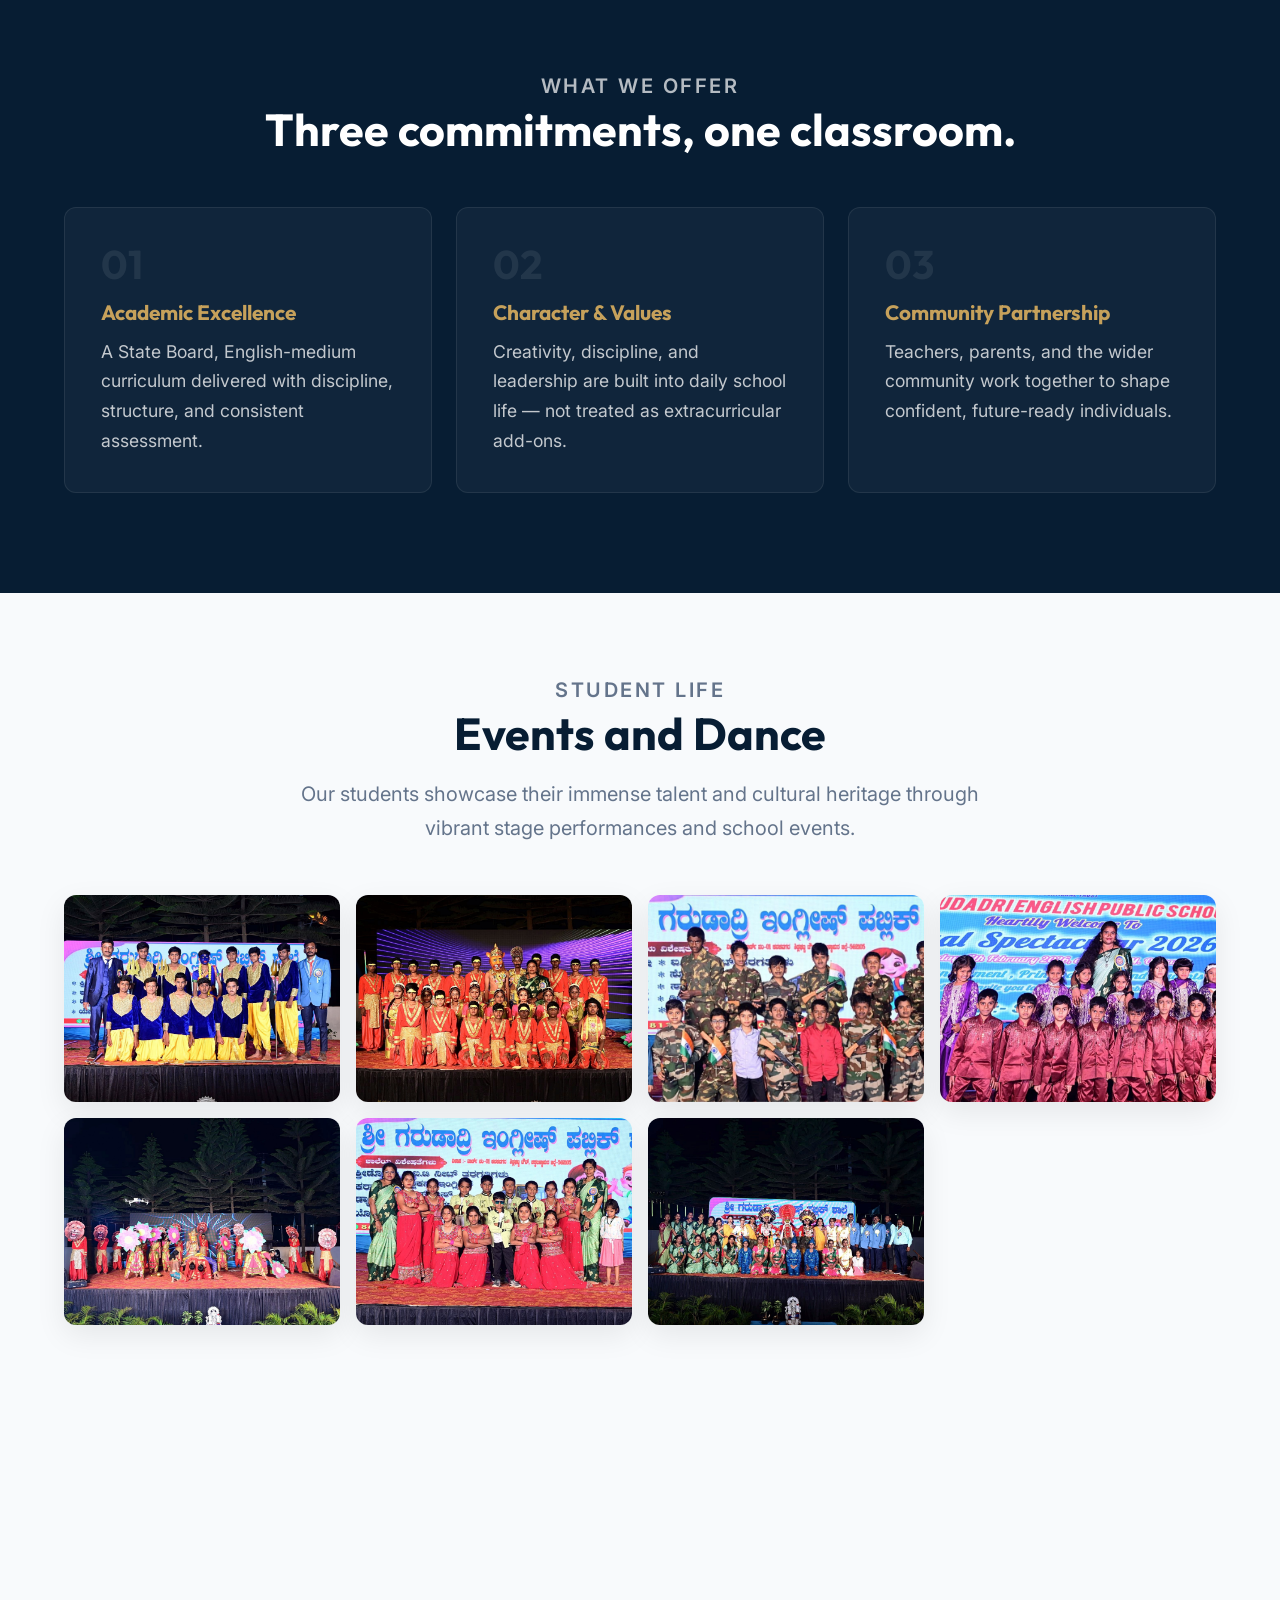
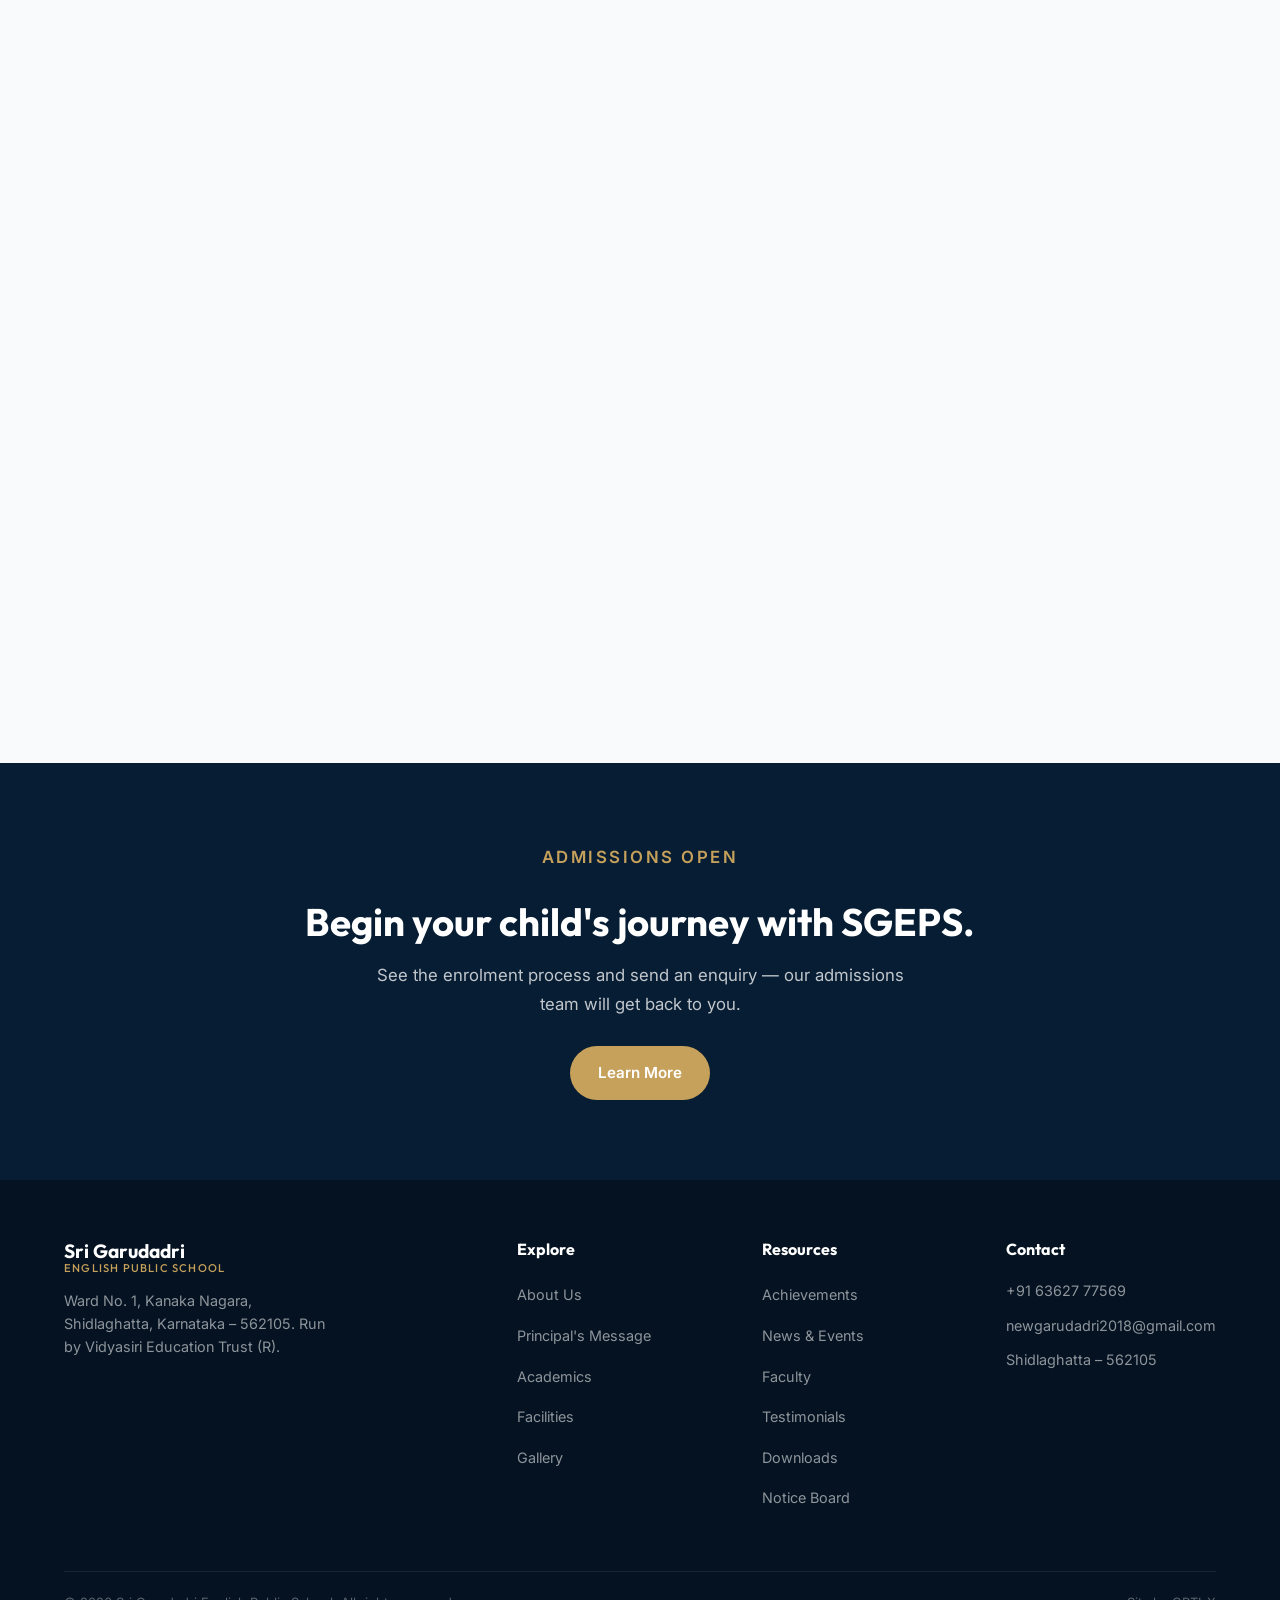
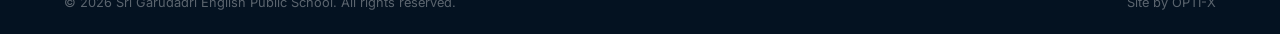
==== commit 795e5cd3: "UI refactor: center alignment and larger fonts" ====
--- a/index.html
+++ b/index.html
@@ -1,163 +1,175 @@
 <!DOCTYPE html>
 <html lang="en">
+
 <head>
-<meta charset="UTF-8">
-<meta name="viewport" content="width=device-width, initial-scale=1.0">
-<meta name="description" content="Sri Garudadri English Public School, Shidlaghatta — an English-medium, State Board school under Vidyasiri Education Trust.">
-<title>Sri Garudadri English Public School — Shidlaghatta</title>
-<link rel="stylesheet" href="styles.css">
-<script src="components/header.js"></script>
-<script src="components/footer.js"></script>
+  <meta charset="UTF-8">
+  <meta name="viewport" content="width=device-width, initial-scale=1.0">
+  <meta name="description"
+    content="Sri Garudadri English Public School, Shidlaghatta — an English-medium, State Board school under Vidyasiri Education Trust.">
+  <title>Sri Garudadri English Public School — Shidlaghatta</title>
+  <link rel="stylesheet" href="styles.css">
+  <script src="components/header.js"></script>
+  <script src="components/footer.js"></script>
 </head>
+
 <body>
 
-<sgeps-header></sgeps-header>
+  <sgeps-header></sgeps-header>
 
-<!-- ============ HERO SLIDER ============ -->
-<header class="hero" id="hero">
-  <div class="hero-slide active">
-    <img src="SG - photos/School from front side.jpg" alt="Sri Garudadri English Public School building">
-  </div>
-  <div class="hero-slide">
-    <img src="SG - photos/PlayGround.jpg" alt="School playground and sports ground">
-  </div>
-  <div class="hero-slide">
-    <img src="SG - photos/Gate.jpg" alt="School gate entrance">
-  </div>
+  <!-- ============ HERO SLIDER ============ -->
+  <header class="hero" id="hero">
+    <div class="hero-slide active">
+      <img src="SG - photos/School from front side.jpg" alt="Sri Garudadri English Public School building">
+    </div>
+    <div class="hero-slide">
+      <img src="SG - photos/PlayGround.jpg" alt="School playground and sports ground">
+    </div>
+    <div class="hero-slide">
+      <img src="SG - photos/Gate.jpg" alt="School gate entrance">
+    </div>
 
-  <div class="hero-content">
-    <div class="hero-badge">
-      <svg width="14" height="14" viewBox="0 0 24 24" fill="none"><path d="M12 2L14.5 9H21.5L15.5 13.5L18 20.5L12 16L6 20.5L8.5 13.5L2.5 9H9.5L12 2Z" stroke="currentColor" stroke-width="1.3"/></svg>
-      Est. 2017 &nbsp;·&nbsp; Vidyasiri Education Trust (R)
-    </div>
-    <h1>Where every child learns<br>to lead, and to <em>excel</em>.</h1>
-    <p>Sri Garudadri English Public School, Shidlaghatta — an English-medium, State Board institution built on academic excellence and character.</p>
-    <div class="hero-actions">
-      <a href="about.html" class="btn btn-primary">About Our School</a>
-    </div>
-  </div>
-  <div class="hero-dots" id="heroDots"></div>
-</header>
-
-<!-- ============ ABOUT PREVIEW ============ -->
-<section class="about-preview">
-  <div class="container about-grid">
-    <div class="about-copy reveal">
-      <p class="eyebrow">About the school</p>
-      <h2>Holistic education, rooted in values.</h2>
-      <p>It gives us immense pleasure to welcome you to our school community. We believe education is not merely the acquisition of knowledge but the holistic development of an individual's character, values, and skills.</p>
-      <p>Our mission is to provide a nurturing and stimulating environment where every child is encouraged to discover their potential, pursue excellence, and grow into a responsible, compassionate citizen.</p>
-      <div class="about-stats">
-        <div><strong>2017</strong><span>Year Established</span></div>
-        <div><strong>English</strong><span>Medium of Instruction</span></div>
-        <div><strong>State</strong><span>Board Curriculum</span></div>
+    <div class="hero-content">
+      <div class="hero-badge">
+        <svg width="14" height="14" viewBox="0 0 24 24" fill="none">
+          <path d="M12 2L14.5 9H21.5L15.5 13.5L18 20.5L12 16L6 20.5L8.5 13.5L2.5 9H9.5L12 2Z" stroke="currentColor"
+            stroke-width="1.3" />
+        </svg>
+        Est. 2017 &nbsp;·&nbsp; Vidyasiri Education Trust (R)
+      </div>
+      <h1>Where every child learns<br>to lead, and to <em>excel</em>.</h1>
+      <p>Sri Garudadri English Public School, Shidlaghatta — an English-medium, State Board institution built on
+        academic excellence and character.</p>
+      <div class="hero-actions">
+        <a href="about.html" class="btn btn-primary">About Our School</a>
       </div>
     </div>
-    <div class="about-visual reveal">
-      <img src="SG - photos/School from front side.jpg" alt="School from front side at Sri Garudadri">
-      <div class="crest">
-        <svg viewBox="0 0 120 120" fill="none">
-          <circle cx="60" cy="60" r="52" stroke="currentColor" stroke-width="1"/>
-          <path d="M60 30L88 44L60 58L32 44L60 30Z" stroke="currentColor" stroke-width="1.2"/>
-          <path d="M42 49V70C42 70 50 80 60 80C70 80 78 70 78 70V49" stroke="currentColor" stroke-width="1.2"/>
-        </svg>
+    <div class="hero-dots" id="heroDots"></div>
+  </header>
+
+  <!-- ============ ABOUT PREVIEW ============ -->
+  <section class="about-preview">
+    <div class="container about-grid">
+      <div class="about-copy reveal">
+        <p class="eyebrow">About the school</p>
+        <h2>Holistic education, rooted in values.</h2>
+        <p>It gives us immense pleasure to welcome you to our school community. We believe education is not merely the
+          acquisition of knowledge but the holistic development of an individual's character, values, and skills.</p>
+        <p>Our mission is to provide a nurturing and stimulating environment where every child is encouraged to discover
+          their potential, pursue excellence, and grow into a responsible, compassionate citizen.</p>
+        <div class="about-stats">
+          <div><strong>2017</strong><span>Year Established</span></div>
+          <div><strong>English</strong><span>Medium of Instruction</span></div>
+          <div><strong>State</strong><span>Board Curriculum</span></div>
+        </div>
       </div>
-      <div class="ribbon"><span>SGEPS</span><span>Shidlaghatta</span></div>
-    </div>
-  </div>
-</section>
-
-<!-- ============ WHAT WE OFFER ============ -->
-<section class="programs">
-  <div class="container">
-    <div class="section-head reveal">
-      <p class="eyebrow">What we offer</p>
-      <h2>Three commitments, one classroom.</h2>
-    </div>
-    <div class="program-grid reveal">
-      <div class="program-card">
-        <span class="num">01</span>
-        <h3>Academic Excellence</h3>
-        <p>A State Board, English-medium curriculum delivered with discipline, structure, and consistent assessment.</p>
-      </div>
-      <div class="program-card">
-        <span class="num">02</span>
-        <h3>Character & Values</h3>
-        <p>Creativity, discipline, and leadership are built into daily school life — not treated as extracurricular add-ons.</p>
-      </div>
-      <div class="program-card">
-        <span class="num">03</span>
-        <h3>Community Partnership</h3>
-        <p>Teachers, parents, and the wider community work together to shape confident, future-ready individuals.</p>
+      <div class="about-visual reveal">
+        <img src="SG - photos/School from front side.jpg" alt="School from front side at Sri Garudadri">
+        <div class="crest">
+          <svg viewBox="0 0 120 120" fill="none">
+            <circle cx="60" cy="60" r="52" stroke="currentColor" stroke-width="1" />
+            <path d="M60 30L88 44L60 58L32 44L60 30Z" stroke="currentColor" stroke-width="1.2" />
+            <path d="M42 49V70C42 70 50 80 60 80C70 80 78 70 78 70V49" stroke="currentColor" stroke-width="1.2" />
+          </svg>
+        </div>
+        <div class="ribbon"><span>SGEPS</span><span>Shidlaghatta</span></div>
       </div>
     </div>
-  </div>
-</section>
+  </section>
 
-<!-- ============ EVENTS & DANCE ============ -->
-<section class="events-dance">
-  <div class="container">
-    <div class="section-head reveal">
-      <p class="eyebrow">Student Life</p>
-      <h2>Events and Dance</h2>
-      <p>Our students showcase their immense talent and cultural heritage through vibrant stage performances and school events.</p>
-    </div>
-    <div class="events-grid reveal">
-      <img src="SG - photos/Event Dance group 1.jpg" alt="Dance Performance 1" loading="lazy">
-      <img src="SG - photos/Event Dance group 2.jpg" alt="Dance Performance 2" loading="lazy">
-      <img src="SG - photos/Event Dance group 3.jpg" alt="Dance Performance 3" loading="lazy">
-      <img src="SG - photos/Event Dance group 4.jpg" alt="Dance Performance 4" loading="lazy">
-      <img src="SG - photos/%20Event Dance group 5.jpg" alt="Dance Performance 5" loading="lazy">
-      <img src="SG - photos/Event Dance group 6.jpg" alt="Dance Performance 6" loading="lazy">
-      <img src="SG - photos/Event Dance group 7.jpg" alt="Dance Performance 7" loading="lazy">
-      <img src="SG - photos/Event Dance group 8.jpg" alt="Dance Performance 8" loading="lazy">
-    </div>
-  </div>
-</section>
-
-<!-- ============ IN THE NEWS ============ -->
-<section class="press">
-  <div class="container">
-    <div class="section-head reveal">
-      <p class="eyebrow">In the news</p>
-      <h2>Coverage from local press.</h2>
-      <p>Highlights of our school's events and achievements featured in local newspapers.</p>
-    </div>
-    <div class="press-grid reveal">
-      <div class="press-card">
-        <img src="SG - photos/News Paper -1.jpeg" alt="Newspaper coverage 1">
+  <!-- ============ WHAT WE OFFER ============ -->
+  <section class="programs">
+    <div class="container">
+      <div class="section-head reveal">
+        <p class="eyebrow">What we offer</p>
+        <h2>Three commitments, one classroom.</h2>
       </div>
-      <div class="press-card">
-        <img src="SG - photos/News Paper -2.jpeg" alt="Newspaper coverage 2">
-      </div>
-      <div class="press-card">
-        <img src="SG - photos/News Paper -3.jpeg" alt="Newspaper coverage 3">
-      </div>
-      <div class="press-card">
-        <img src="SG - photos/News Paper -4.jpeg" alt="Newspaper coverage 4">
-      </div>
-      <div class="press-card">
-        <img src="SG - photos/News Paper -5.jpeg" alt="Newspaper coverage 5">
-      </div>
-      <div class="press-card">
-        <img src="SG - photos/News Paper -6.jpeg" alt="Newspaper coverage 6">
+      <div class="program-grid reveal">
+        <div class="program-card">
+          <span class="num">01</span>
+          <h3>Academic Excellence</h3>
+          <p>A State Board, English-medium curriculum delivered with discipline, structure, and consistent assessment.
+          </p>
+        </div>
+        <div class="program-card">
+          <span class="num">02</span>
+          <h3>Character & Values</h3>
+          <p>Creativity, discipline, and leadership are built into daily school life — not treated as extracurricular
+            add-ons.</p>
+        </div>
+        <div class="program-card">
+          <span class="num">03</span>
+          <h3>Community Partnership</h3>
+          <p>Teachers, parents, and the wider community work together to shape confident, future-ready individuals.</p>
+        </div>
       </div>
     </div>
-  </div>
-</section>
+  </section>
 
-<!-- ============ CTA ============ -->
-<section class="cta-band" id="admissions">
-  <div class="container">
-    <p class="eyebrow" style="justify-content:center;color:var(--gold);">Admissions open</p>
-    <h2>Begin your child's journey with SGEPS.</h2>
-    <p>See the enrolment process and send an enquiry — our admissions team will get back to you.</p>
-    <a href="about.html" class="btn btn-primary">Learn More</a>
-  </div>
-</section>
+  <!-- ============ EVENTS & DANCE ============ -->
+  <section class="events-dance">
+    <div class="container">
+      <div class="section-head reveal">
+        <p class="eyebrow">Student Life</p>
+        <h2>Events and Dance</h2>
+        <p>Our students showcase their immense talent and cultural heritage through vibrant stage performances and
+          school events.</p>
+      </div>
+      <div class="events-grid reveal">
+        <img src="SG - photos/Event Dance group 1.jpg" alt="Dance Performance 1" loading="lazy">
+        <img src="SG - photos/Event Dance group 2.jpg" alt="Dance Performance 2" loading="lazy">
+        <img src="SG - photos/Event Dance group 3.jpg" alt="Dance Performance 3" loading="lazy">
+        <img src="SG - photos/Event Dance group 4.jpg" alt="Dance Performance 4" loading="lazy">
+        <img src="SG - photos/Event Dance group 6.jpg" alt="Dance Performance 6" loading="lazy">
+        <img src="SG - photos/Event Dance group 7.jpg" alt="Dance Performance 7" loading="lazy">
+        <img src="SG - photos/Event Dance group 8.jpg" alt="Dance Performance 8" loading="lazy">
+      </div>
+    </div>
+  </section>
 
-<sgeps-footer></sgeps-footer>
+  <!-- ============ IN THE NEWS ============ -->
+  <section class="press">
+    <div class="container">
+      <div class="section-head reveal">
+        <p class="eyebrow">In the news</p>
+        <h2>Coverage from local press.</h2>
+        <p>Highlights of our school's events and achievements featured in local newspapers.</p>
+      </div>
+      <div class="press-grid reveal">
+        <div class="press-card">
+          <img src="SG - photos/News Paper -1.jpeg" alt="Newspaper coverage 1">
+        </div>
+        <div class="press-card">
+          <img src="SG - photos/News Paper -2.jpeg" alt="Newspaper coverage 2">
+        </div>
+        <div class="press-card">
+          <img src="SG - photos/News Paper -3.jpeg" alt="Newspaper coverage 3">
+        </div>
+        <div class="press-card">
+          <img src="SG - photos/News Paper -4.jpeg" alt="Newspaper coverage 4">
+        </div>
+        <div class="press-card">
+          <img src="SG - photos/News Paper -5.jpeg" alt="Newspaper coverage 5">
+        </div>
+        <div class="press-card">
+          <img src="SG - photos/News Paper -6.jpeg" alt="Newspaper coverage 6">
+        </div>
+      </div>
+    </div>
+  </section>
 
-<script src="script.js"></script>
+  <!-- ============ CTA ============ -->
+  <section class="cta-band" id="admissions">
+    <div class="container">
+      <p class="eyebrow" style="justify-content:center;color:var(--gold);">Admissions open</p>
+      <h2>Begin your child's journey with SGEPS.</h2>
+      <p>See the enrolment process and send an enquiry — our admissions team will get back to you.</p>
+      <a href="about.html" class="btn btn-primary">Learn More</a>
+    </div>
+  </section>
+
+  <sgeps-footer></sgeps-footer>
+
+  <script src="script.js"></script>
 </body>
-</html>
+
+</html>
--- a/styles.css
+++ b/styles.css
@@ -42,6 +42,7 @@
   font-family: var(--font-body);
   color: var(--text-dark);
   line-height: 1.7;
+  font-size: 1.125rem;
   background: var(--bg-light);
   overflow-x: hidden;
   -webkit-font-smoothing: antialiased;
@@ -95,18 +96,24 @@
 
 .section-head {
   margin-bottom: 50px;
+  text-align: center;
+}
+
+.section-head .eyebrow {
+  justify-content: center;
 }
 
 .section-head h2 {
-  font-size: clamp(2rem, 3vw, 2.5rem);
+  font-size: clamp(2.2rem, 3.5vw, 2.8rem);
   color: var(--primary);
   margin-bottom: 16px;
 }
 
 .section-head p {
   color: var(--text-light);
-  font-size: 1.05rem;
-  max-width: 600px;
+  font-size: 1.25rem;
+  max-width: 700px;
+  margin: 0 auto;
 }
 
 .btn {
@@ -364,10 +371,10 @@
 }
 
 .hero h1 {
-  font-size: clamp(2.2rem, 5vw, 4rem);
+  font-size: clamp(2.5rem, 5vw, 4.5rem);
   color: var(--white);
   margin-bottom: 20px;
-  max-width: 700px;
+  max-width: 800px;
   transform: translateY(20px);
   opacity: 0;
   animation: fadeUp 0.8s ease forwards 0.5s;
@@ -391,9 +398,9 @@
 }
 
 .hero p {
-  font-size: 1.05rem;
+  font-size: 1.25rem;
   color: rgba(255,255,255,0.85);
-  max-width: 560px;
+  max-width: 600px;
   margin-bottom: 36px;
   transform: translateY(20px);
   opacity: 0;
@@ -635,7 +642,7 @@
 
 .program-card p {
   color: rgba(255,255,255,0.75);
-  font-size: 0.95rem;
+  font-size: 1.1rem;
 }
 
 /* ============ EVENTS & DANCE SECTION ============ */
@@ -708,7 +715,7 @@
 
 .fac-card p {
   color: var(--text-light);
-  font-size: 0.9rem;
+  font-size: 1.1rem;
   line-height: 1.5;
 }
 
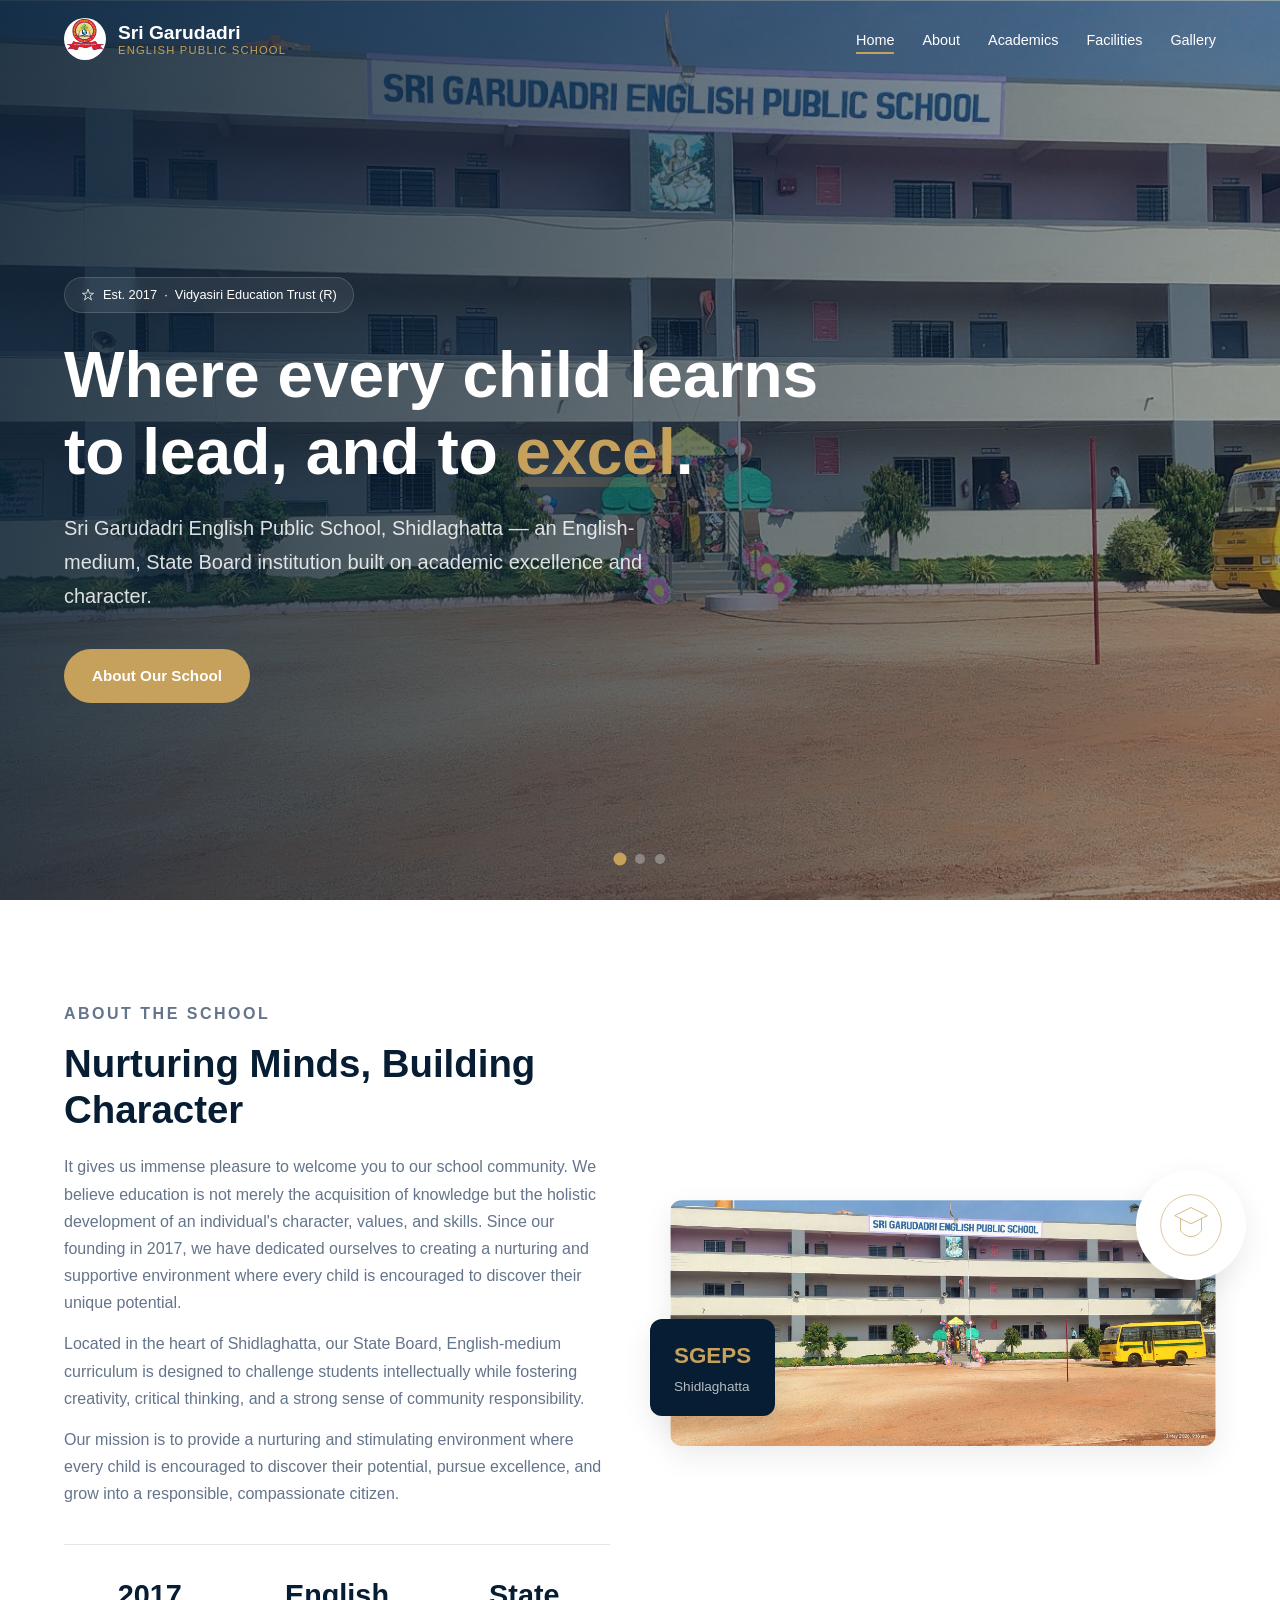
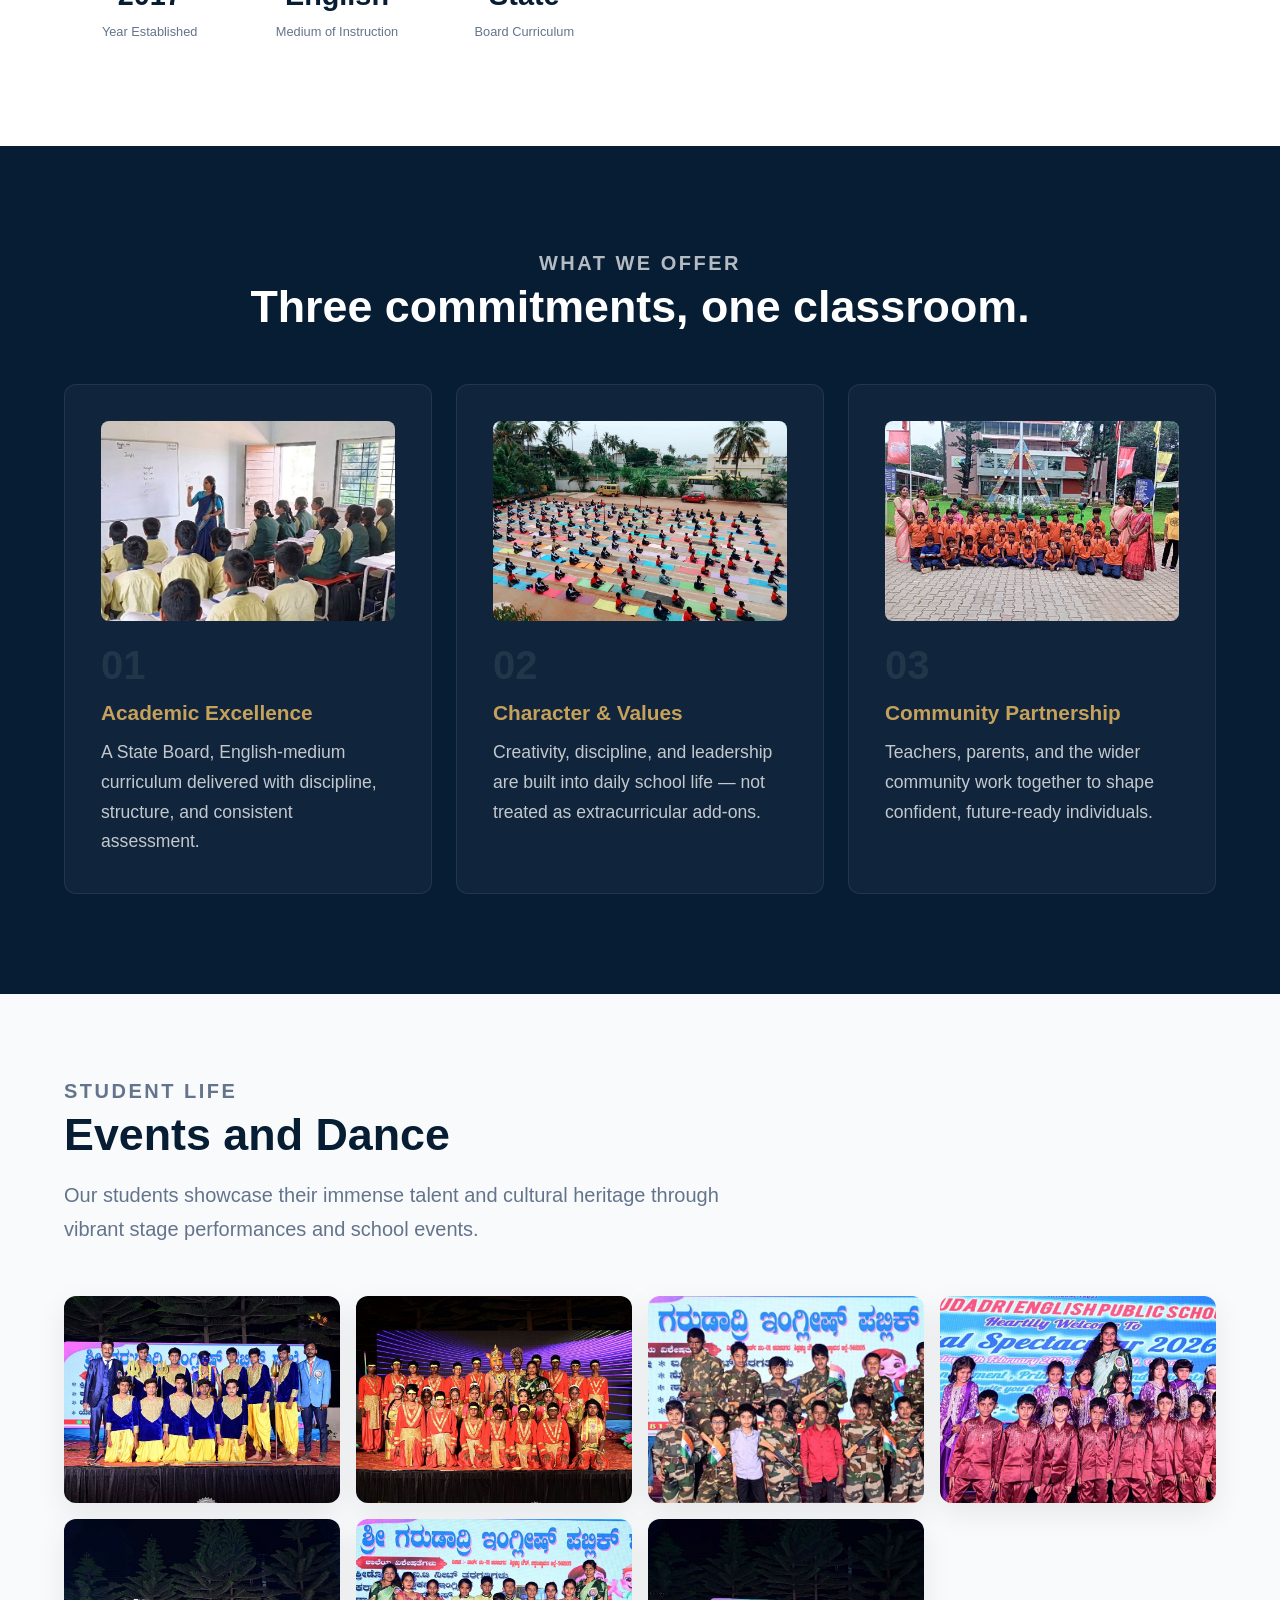
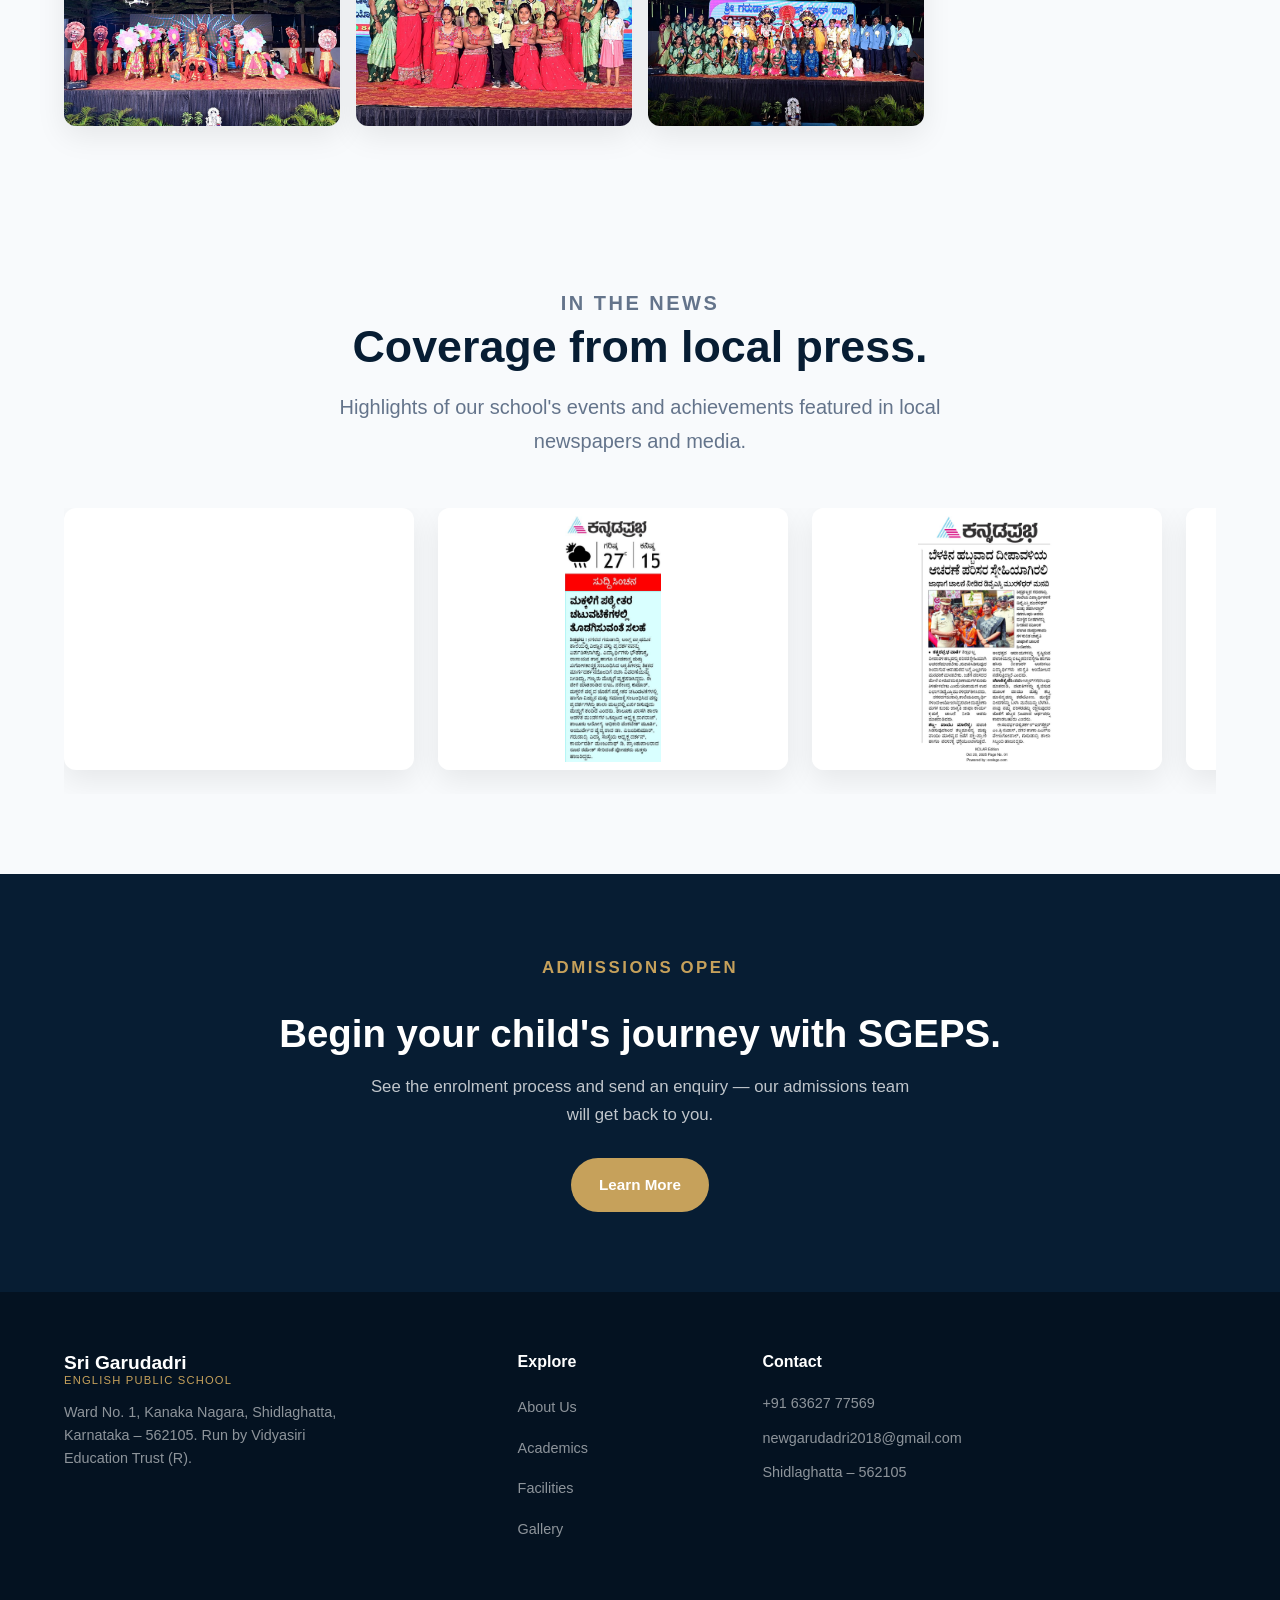
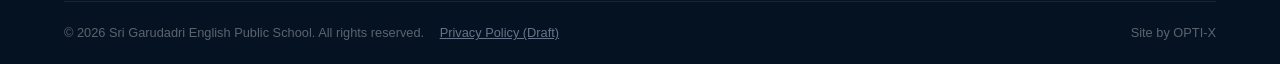
==== commit 6511b74d: "UI Audit, Security Enhancements, and Content Expansion" ====
--- a/index.html
+++ b/index.html
@@ -4,6 +4,8 @@
 <head>
   <meta charset="UTF-8">
   <meta name="viewport" content="width=device-width, initial-scale=1.0">
+  <meta http-equiv="Content-Security-Policy" content="default-src 'self'; img-src 'self' data:; style-src 'self' 'unsafe-inline'; script-src 'self' 'unsafe-inline'; frame-src 'self' https://www.youtube-nocookie.com;">
+  <meta name="referrer" content="strict-origin-when-cross-origin">
   <meta name="description"
     content="Sri Garudadri English Public School, Shidlaghatta — an English-medium, State Board school under Vidyasiri Education Trust.">
   <title>Sri Garudadri English Public School — Shidlaghatta</title>
@@ -46,14 +48,17 @@
     <div class="hero-dots" id="heroDots"></div>
   </header>
 
+<main>
+
   <!-- ============ ABOUT PREVIEW ============ -->
   <section class="about-preview">
     <div class="container about-grid">
       <div class="about-copy reveal">
         <p class="eyebrow">About the school</p>
-        <h2>Holistic education, rooted in values.</h2>
+        <h2>Nurturing Minds, Building Character</h2>
         <p>It gives us immense pleasure to welcome you to our school community. We believe education is not merely the
-          acquisition of knowledge but the holistic development of an individual's character, values, and skills.</p>
+          acquisition of knowledge but the holistic development of an individual's character, values, and skills. Since our founding in 2017, we have dedicated ourselves to creating a nurturing and supportive environment where every child is encouraged to discover their unique potential.</p>
+        <p>Located in the heart of Shidlaghatta, our State Board, English-medium curriculum is designed to challenge students intellectually while fostering creativity, critical thinking, and a strong sense of community responsibility.</p>
         <p>Our mission is to provide a nurturing and stimulating environment where every child is encouraged to discover
           their potential, pursue excellence, and grow into a responsible, compassionate citizen.</p>
         <div class="about-stats">
@@ -63,7 +68,7 @@
         </div>
       </div>
       <div class="about-visual reveal">
-        <img src="SG - photos/School from front side.jpg" alt="School from front side at Sri Garudadri">
+        <img src="SG - photos/School from front side.jpg" alt="School from front side at Sri Garudadri" loading="lazy">
         <div class="crest">
           <svg viewBox="0 0 120 120" fill="none">
             <circle cx="60" cy="60" r="52" stroke="currentColor" stroke-width="1" />
@@ -85,18 +90,21 @@
       </div>
       <div class="program-grid reveal">
         <div class="program-card">
+          <img src="SG - photos/Class room.jpg" alt="Academic Excellence">
           <span class="num">01</span>
           <h3>Academic Excellence</h3>
           <p>A State Board, English-medium curriculum delivered with discipline, structure, and consistent assessment.
           </p>
         </div>
         <div class="program-card">
+          <img src="SG - photos/Yoga day.jpg" alt="Character and Values">
           <span class="num">02</span>
           <h3>Character & Values</h3>
           <p>Creativity, discipline, and leadership are built into daily school life — not treated as extracurricular
             add-ons.</p>
         </div>
         <div class="program-card">
+          <img src="SG - photos/Group photo.jpg" alt="Community Partnership">
           <span class="num">03</span>
           <h3>Community Partnership</h3>
           <p>Teachers, parents, and the wider community work together to shape confident, future-ready individuals.</p>
@@ -132,26 +140,29 @@
       <div class="section-head reveal">
         <p class="eyebrow">In the news</p>
         <h2>Coverage from local press.</h2>
-        <p>Highlights of our school's events and achievements featured in local newspapers.</p>
+        <p>Highlights of our school's events and achievements featured in local newspapers and media.</p>
       </div>
-      <div class="press-grid reveal">
-        <div class="press-card">
-          <img src="SG - photos/News Paper -1.jpeg" alt="Newspaper coverage 1">
+      <div class="press-slider reveal">
+        <div class="press-card video-card">
+          <iframe src="https://www.youtube-nocookie.com/embed/JAxuoz1BWqo" title="YouTube video player" frameborder="0" allow="accelerometer; autoplay; clipboard-write; encrypted-media; gyroscope; picture-in-picture; web-share" allowfullscreen></iframe>
         </div>
         <div class="press-card">
-          <img src="SG - photos/News Paper -2.jpeg" alt="Newspaper coverage 2">
+          <img loading="lazy" src="SG - photos/News Paper -1.jpeg" alt="Newspaper coverage 1">
         </div>
         <div class="press-card">
-          <img src="SG - photos/News Paper -3.jpeg" alt="Newspaper coverage 3">
+          <img loading="lazy" src="SG - photos/News Paper -2.jpeg" alt="Newspaper coverage 2">
         </div>
         <div class="press-card">
-          <img src="SG - photos/News Paper -4.jpeg" alt="Newspaper coverage 4">
+          <img loading="lazy" src="SG - photos/News Paper -3.jpeg" alt="Newspaper coverage 3">
         </div>
         <div class="press-card">
-          <img src="SG - photos/News Paper -5.jpeg" alt="Newspaper coverage 5">
+          <img loading="lazy" src="SG - photos/News Paper -4.jpeg" alt="Newspaper coverage 4">
         </div>
         <div class="press-card">
-          <img src="SG - photos/News Paper -6.jpeg" alt="Newspaper coverage 6">
+          <img loading="lazy" src="SG - photos/News Paper -5.jpeg" alt="Newspaper coverage 5">
+        </div>
+        <div class="press-card">
+          <img loading="lazy" src="SG - photos/News Paper -6.jpeg" alt="Newspaper coverage 6">
         </div>
       </div>
     </div>
@@ -167,7 +178,9 @@
     </div>
   </section>
 
-  <sgeps-footer></sgeps-footer>
+  </main>
+
+<sgeps-footer></sgeps-footer>
 
   <script src="script.js"></script>
 </body>
--- a/styles.css
+++ b/styles.css
@@ -62,6 +62,17 @@
   transition: var(--transition);
 }
 
+/* Accessibility Focus States */
+a:focus-visible,
+button:focus-visible,
+input:focus-visible,
+textarea:focus-visible,
+select:focus-visible {
+  outline: 2px solid var(--gold);
+  outline-offset: 2px;
+  border-radius: 2px;
+}
+
 ul { list-style: none; }
 
 img {
@@ -188,14 +199,18 @@
   gap: 12px;
 }
 
-.brand svg {
+.brand svg,
+.brand img {
   width: 42px;
   height: 42px;
   flex-shrink: 0;
   transition: transform 0.4s ease;
-}
-
-.brand:hover svg {
+  border-radius: 50%;
+  object-fit: cover;
+}
+
+.brand:hover svg,
+.brand:hover img {
   transform: rotate(15deg);
 }
 
@@ -616,6 +631,16 @@
   padding: 36px;
   border-radius: var(--radius);
   transition: var(--transition);
+  display: flex;
+  flex-direction: column;
+}
+
+.program-card img {
+  width: 100%;
+  height: 200px;
+  object-fit: cover;
+  border-radius: calc(var(--radius) - 4px);
+  margin-bottom: 24px;
 }
 
 .program-card:hover {
@@ -652,11 +677,15 @@
 }
 
 .events-dance .section-head {
-  text-align: center;
+  text-align: left;
 }
 
 .events-dance .section-head .eyebrow {
-  justify-content: center;
+  justify-content: flex-start;
+}
+
+.events-dance .section-head p {
+  margin: 0;
 }
 
 .events-grid {
@@ -691,7 +720,7 @@
   border-radius: var(--radius);
   padding: 28px;
   transition: var(--transition);
-  border: 1px solid transparent;
+  border: 1px solid var(--border);
 }
 
 .fac-card:hover {
@@ -721,14 +750,6 @@
 
 .fac-card:hover p { color: rgba(255,255,255,0.75); }
 
-.fac-card img {
-  width: calc(100% + 56px);
-  aspect-ratio: 16/9;
-  object-fit: cover;
-  margin: -28px -28px 16px -28px;
-  display: block;
-  border-radius: var(--radius) var(--radius) 0 0;
-}
 
 /* ============ PRESS / NEWS SECTION ============ */
 .press {
@@ -1284,7 +1305,34 @@
 @media (max-width: 480px) {
   .container { padding: 0 16px; }
   .press-grid { grid-template-columns: 1fr; }
-  .gallery-grid { grid-template-columns: 1fr 1fr; }
+  .gallery-grid { grid-template-columns: 1fr; }
   .fac-grid { grid-template-columns: 1fr; }
   .stage-row { grid-template-columns: 1fr; }
 }
+
+/* ============ PRESS SLIDER ============ */
+.press-slider {
+  display: flex;
+  gap: 24px;
+  overflow-x: auto;
+  scroll-snap-type: x mandatory;
+  padding-bottom: 24px;
+  scroll-behavior: smooth;
+  -ms-overflow-style: none; /* IE and Edge */
+  scrollbar-width: none; /* Firefox */
+}
+.press-slider::-webkit-scrollbar { display: none; }
+.press-slider .press-card {
+  flex: 0 0 min(350px, 85vw);
+  scroll-snap-align: start;
+  border-radius: var(--radius);
+  overflow: hidden;
+  box-shadow: var(--shadow);
+  background: var(--white);
+}
+.press-slider .press-card iframe {
+  width: 100%;
+  height: 250px;
+  display: block;
+}
+
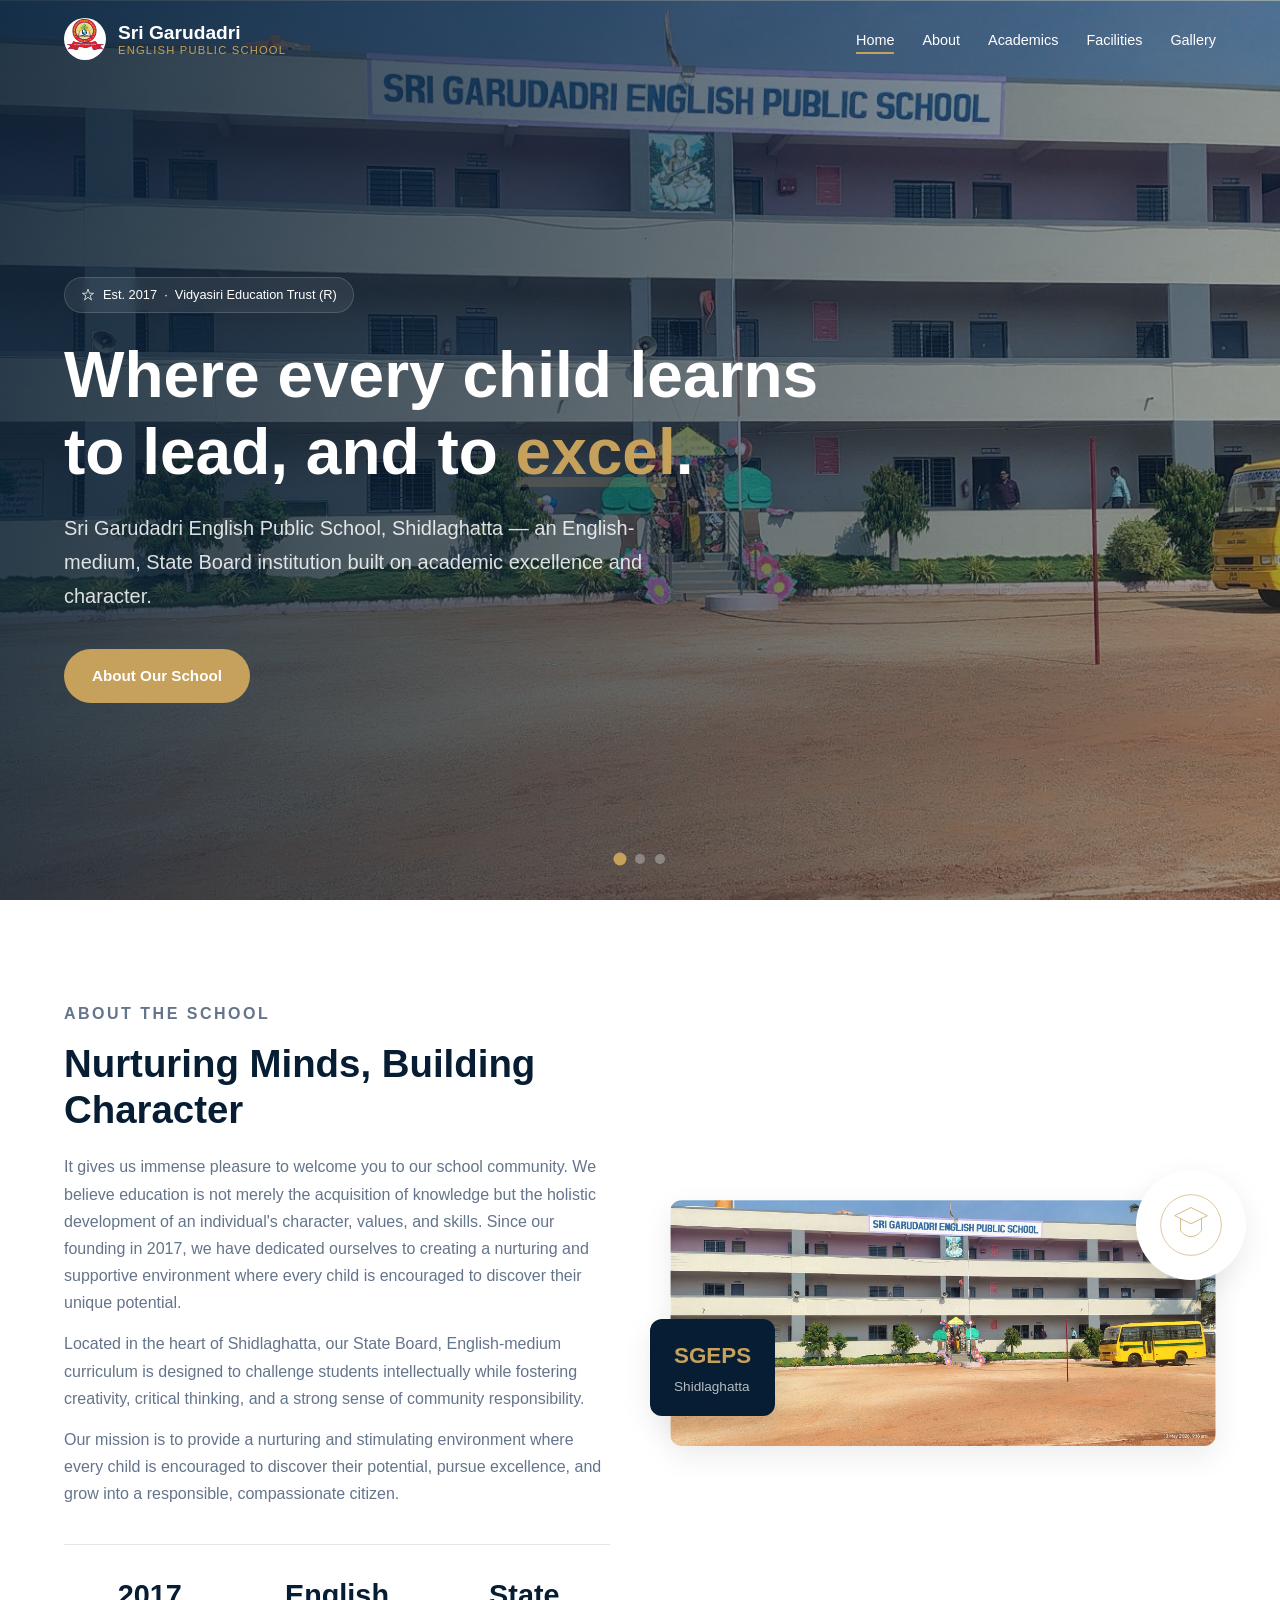
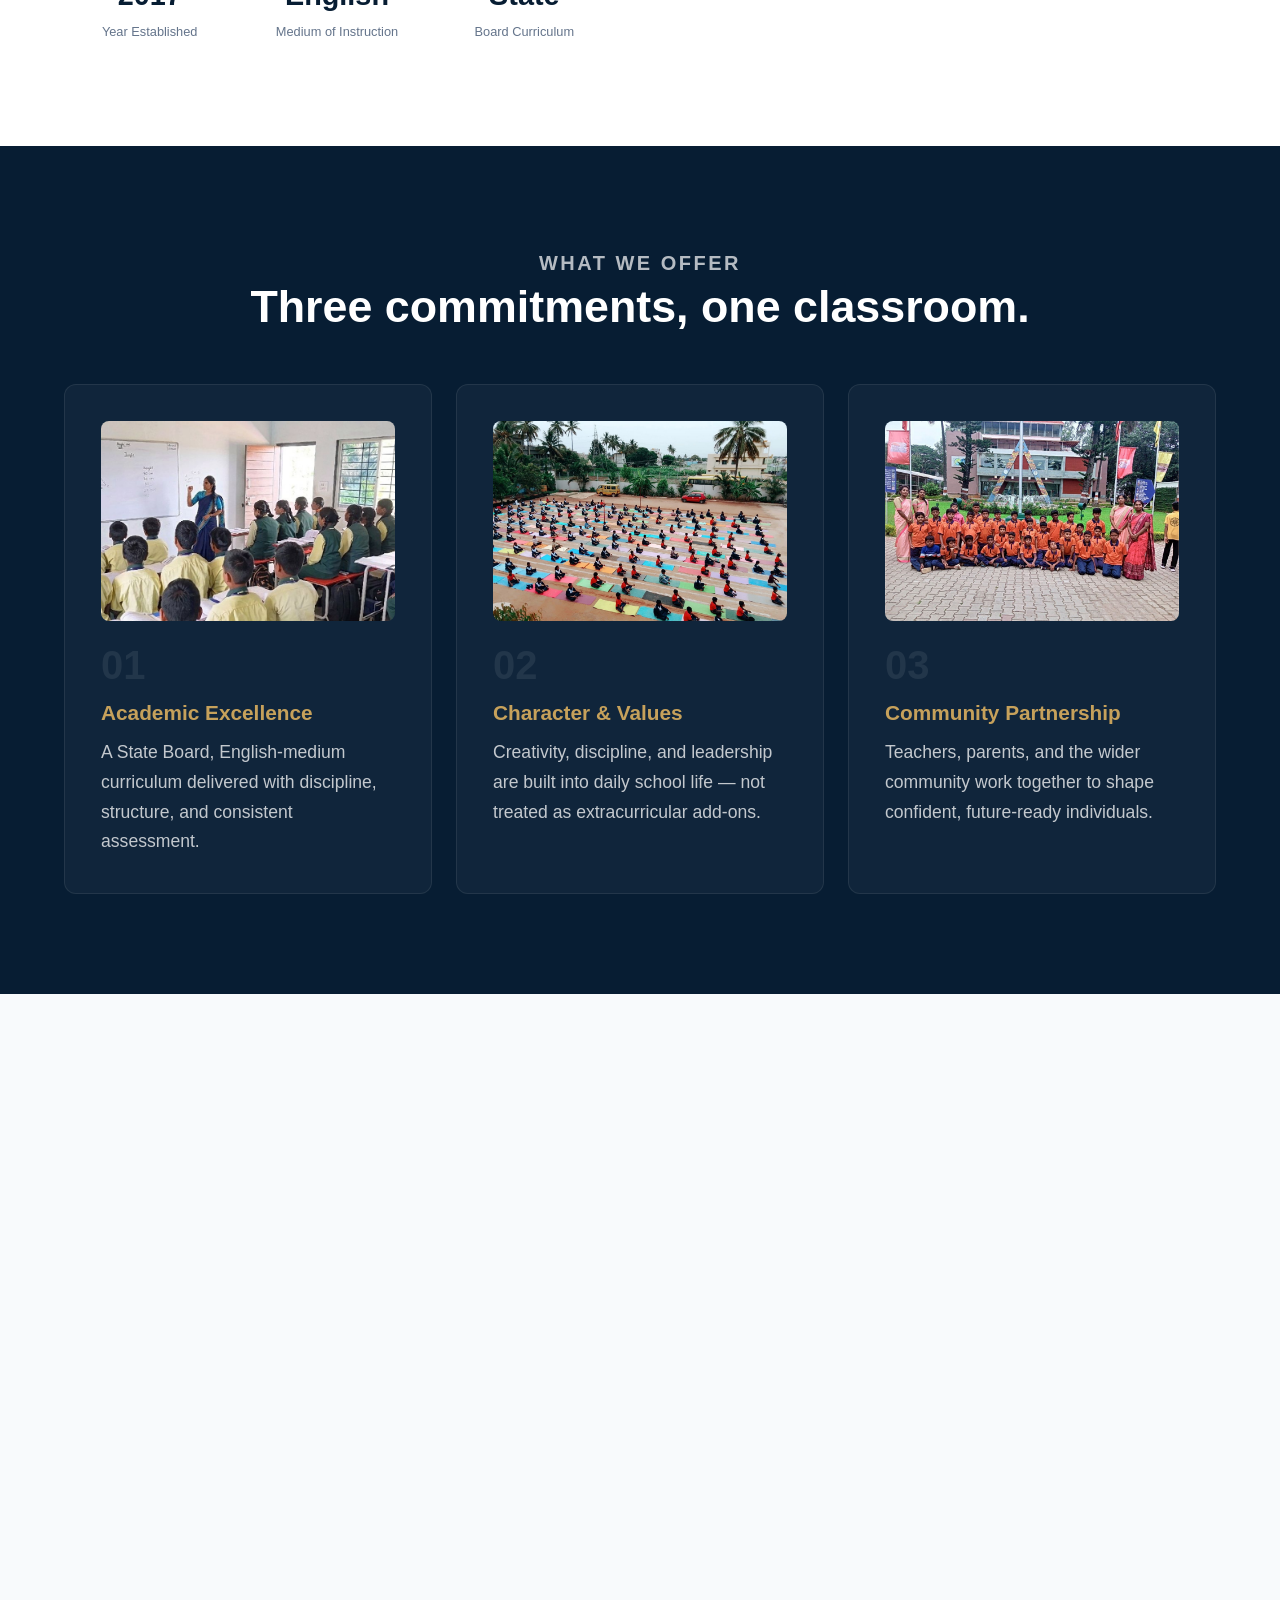
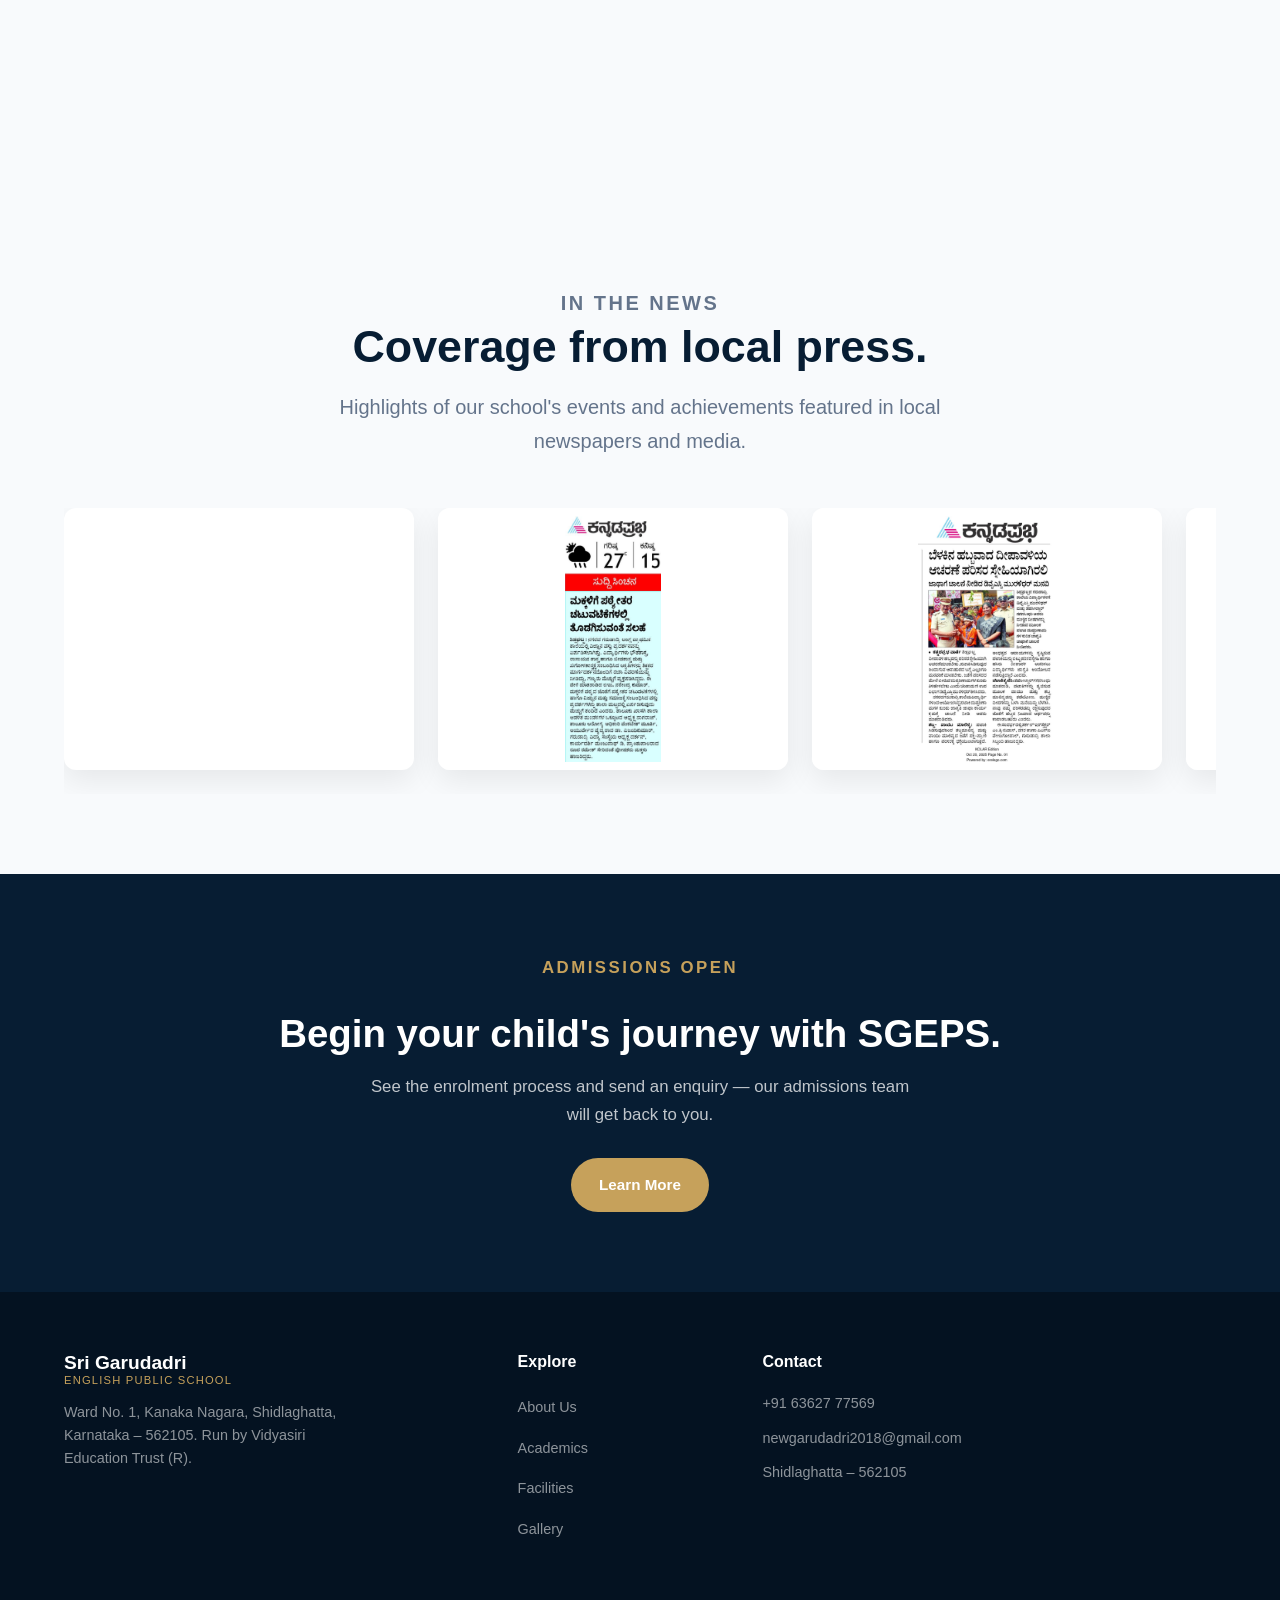
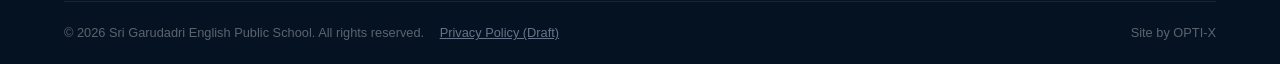
==== commit 3fa6cf23: "Add logo favicon to all pages" ====
--- a/index.html
+++ b/index.html
@@ -9,6 +9,7 @@
   <meta name="description"
     content="Sri Garudadri English Public School, Shidlaghatta — an English-medium, State Board school under Vidyasiri Education Trust.">
   <title>Sri Garudadri English Public School — Shidlaghatta</title>
+  <link rel="icon" type="image/jpeg" href="SG - photos/logo.jpg">
   <link rel="stylesheet" href="styles.css">
   <script src="components/header.js"></script>
   <script src="components/footer.js"></script>
